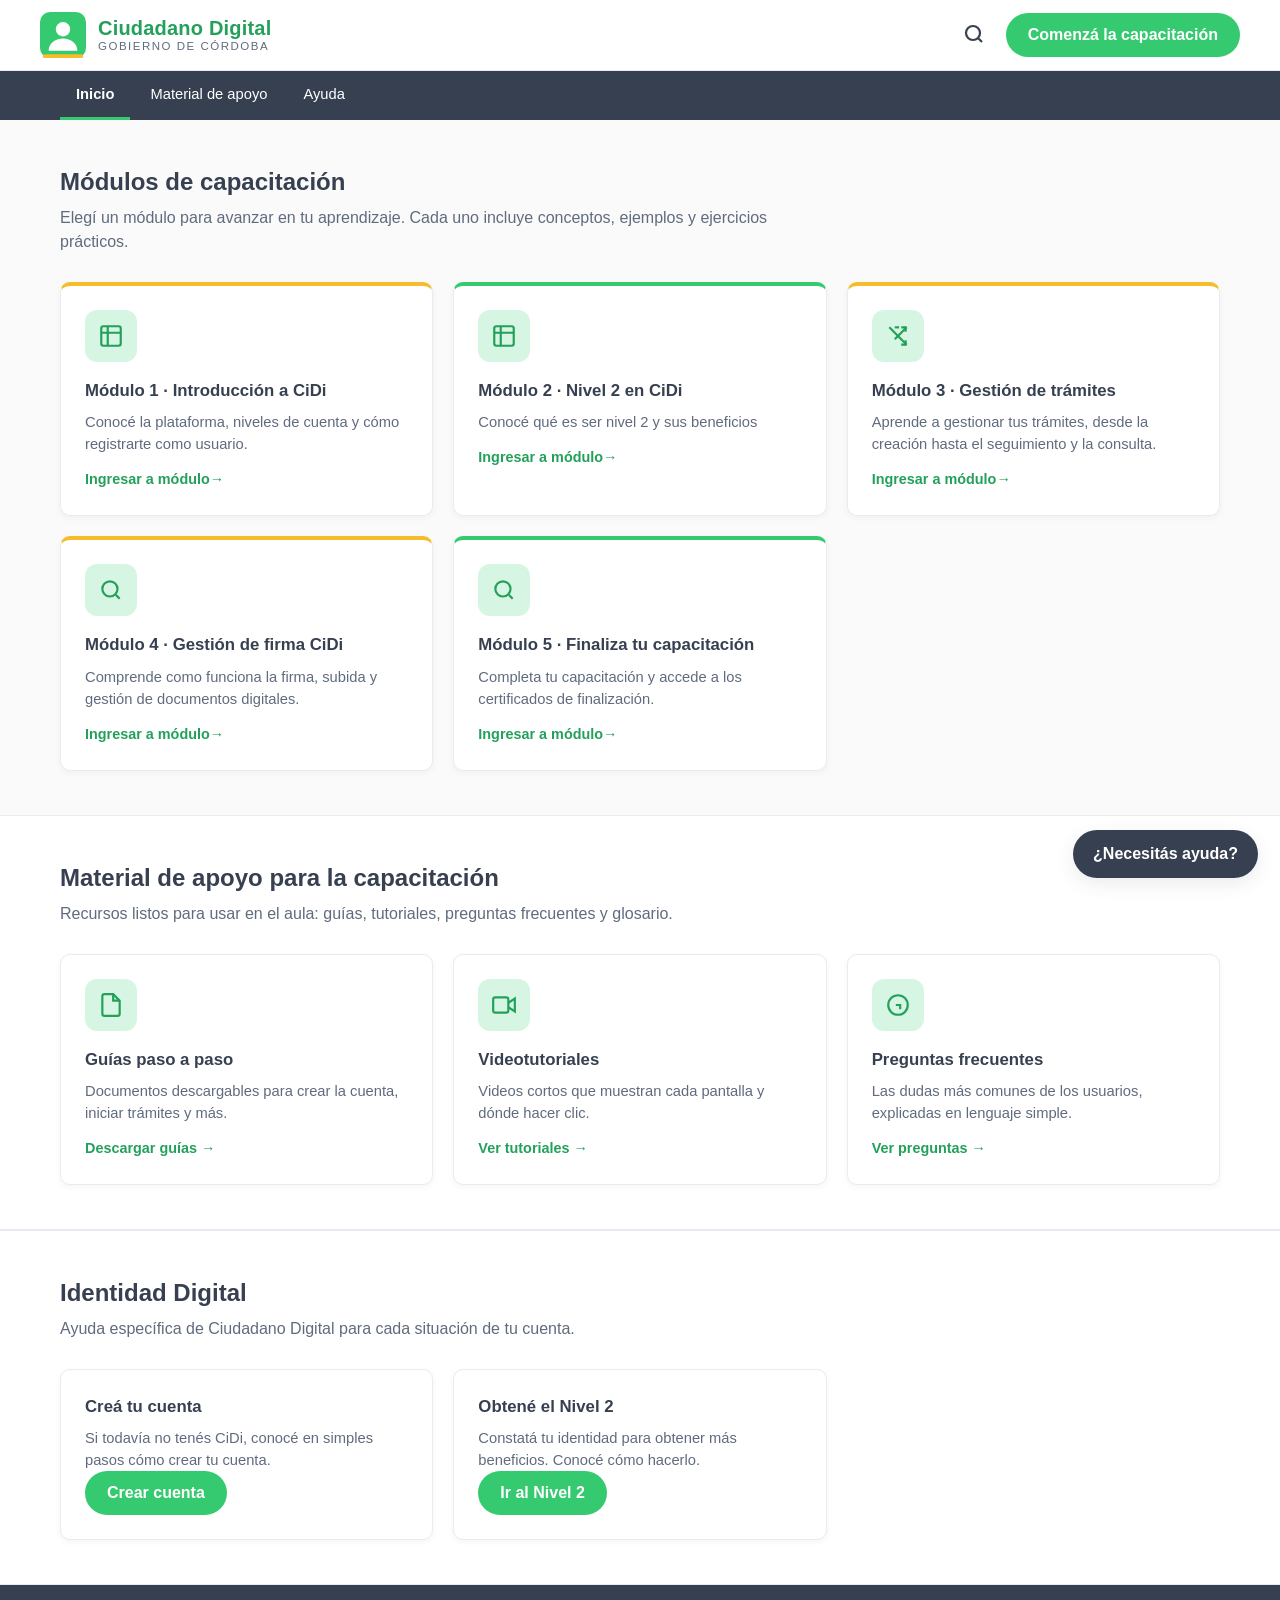
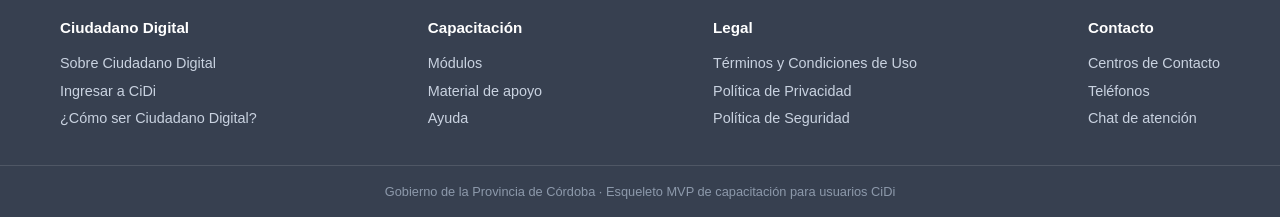
==== index.html @ 4ee66f72 "add carrusel images for modulo 3 tramites" ====
<!doctype html>
<html lang="es-ar">
<head>
  <meta charset="UTF-8">
  <meta name="viewport" content="width=device-width, initial-scale=1.0">
  <title>Capacitación Ciudadano Digital</title>
  <meta name="description" content="Esqueleto MVP de capacitación para usuarios de Ciudadano Digital (CiDi), Gobierno de la Provincia de Córdoba.">
  <link rel="icon" type="image/svg+xml"
        href="data:image/svg+xml,%3Csvg xmlns='http://www.w3.org/2000/svg' viewBox='0 0 32 32'%3E%3Crect width='32' height='32' rx='7' fill='%2336CA70'/%3E%3Ccircle cx='16' cy='12' r='5' fill='%23fff'/%3E%3Cpath d='M6 26c0-5 4.5-8 10-8s10 3 10 8' fill='%23fff'/%3E%3C/svg%3E">
  <link rel="stylesheet" href="styles.css">
</head>
<body>

  <!-- ================= HEADER ================= -->
  <header class="header">
    <div class="contenedor header__inner">
      <a class="logo" href="index.html" aria-label="Inicio">
        <svg width="46" height="46" viewBox="0 0 32 32" xmlns="http://www.w3.org/2000/svg" role="img" aria-hidden="true">
          <rect width="32" height="32" rx="7" fill="#36CA70"/>
          <circle cx="16" cy="12" r="5" fill="#FFFFFF"/>
          <path d="M6 27c0-5 4.5-8.5 10-8.5S26 22 26 27" fill="#FFFFFF"/>
          <rect x="2" y="29.4" width="28" height="2.6" rx="1.3" fill="#F6BD2B"/>
        </svg>
        <span class="logo__marca">
          <span class="logo__nombre">Ciudadano Digital</span>
          <span class="logo__sub">Gobierno de Córdoba</span>
        </span>
      </a>
      <div class="header__acciones">
        <button class="icono-buscar" id="btnLupa" aria-label="Buscar" title="Buscar">
          <svg width="24" height="24" viewBox="0 0 24 24" fill="none" stroke="currentColor" stroke-width="2.2">
            <circle cx="11" cy="11" r="7"/><path d="m20 20-3.5-3.5"/>
          </svg>
        </button>
        <a class="btn btn-primario" href="#modulos" id="btnIngresar">Comenzá la capacitación</a>
      </div>
    </div>
  </header>

  <!-- ================= NAV ================= -->
  <nav class="nav" aria-label="Navegación principal">
    <div class="contenedor">
      <ul class="nav__menu">
        <li><a href="#inicio" class="activo">Inicio</a></li>
        <li><a href="#material">Material de apoyo</a></li>
        <li><a href="#ayuda">Ayuda</a></li>
      </ul>
    </div>
  </nav>

  <main id="inicio">

    <!-- ================= MÓDULOS DE CAPACITACIÓN ================= -->
    <section class="seccion" id="modulos">
      <div class="contenedor">
        <h2 class="seccion__titulo">Módulos de capacitación</h2>
        <p class="seccion__sub">
          Elegí un módulo para avanzar en tu aprendizaje. Cada uno incluye conceptos, ejemplos y ejercicios prácticos.
        </p>

        <div class="rejilla rejilla--3">
          <article class="tarjeta tarjeta--tramite">
            <div class="tarjeta__icono">
              <svg width="26" height="26" viewBox="0 0 24 24" fill="none" stroke="currentColor" stroke-width="2"><rect x="3" y="3" width="18" height="18" rx="2"/><path d="M3 9h18M9 3v18"/></svg>
            </div>
            <h3>Módulo 1 · Introducción a CiDi</h3>
            <p>Conocé la plataforma, niveles de cuenta y cómo registrarte como usuario.</p>
            <a class="enlace" href="modulos/modulo1-Intro.html">Ingresar a módulo→</a>
          </article>

          <article class="tarjeta tarjeta--tramite">
            <div class="tarjeta__icono">
              <svg width="26" height="26" viewBox="0 0 24 24" fill="none" stroke="currentColor" stroke-width="2"><rect x="3" y="3" width="18" height="18" rx="2"/><path d="M3 9h18M9 3v18"/></svg>
            </div>
            <h3>Módulo 2 · Nivel 2 en CiDi </h3>
            <p>Conocé qué es ser nivel 2 y sus beneficios </p>
            <a class="enlace" href="modulos/modulo2-Nivel2.html">Ingresar a módulo→</a>
          </article>

          <article class="tarjeta tarjeta--tramite">
            <div class="tarjeta__icono">
              <svg width="26" height="26" viewBox="0 0 24 24" fill="none" stroke="currentColor" stroke-width="2"><path d="M15 4h4v4"/><path d="M20 4 9 15"/><path d="M9 4h4"/><path d="M15 20h4v-4"/><path d="M20 20 4 4"/></svg>
            </div>
            <h3>Módulo 3 · Gestión de trámites</h3>
            <p>Aprende a gestionar tus trámites, desde la creación hasta el seguimiento y la consulta.</p>
            <a class="enlace" href="modulos/modulo3-Tramites.html">Ingresar a módulo→</a>
          </article>

          <article class="tarjeta tarjeta--tramite">
            <div class="tarjeta__icono">
              <svg width="26" height="26" viewBox="0 0 24 24" fill="none" stroke="currentColor" stroke-width="2"><circle cx="11" cy="11" r="7"/><path d="m20 20-3.5-3.5"/></svg>
            </div>
            <h3>Módulo 4 · Gestión de firma CiDi</h3>
            <p>Comprende como funciona la firma, subida y gestión de documentos digitales.</p>
            <a class="enlace" href="modulos/modulo4-Firma.html">Ingresar a módulo→</a>
          </article>

          <article class="tarjeta tarjeta--tramite">
            <div class="tarjeta__icono">
              <svg width="26" height="26" viewBox="0 0 24 24" fill="none" stroke="currentColor" stroke-width="2"><circle cx="11" cy="11" r="7"/><path d="m20 20-3.5-3.5"/></svg>
            </div>
            <h3>Módulo 5 · Finaliza tu capacitación</h3>
            <p>Completa tu capacitación y accede a los certificados de finalización.</p>
            <a class="enlace" href="modulos/modulo5-Final.html">Ingresar a módulo→</a>
          </article>

        </div>
      </div>
    </section>


    <!-- ================= MATERIAL DE APOYO ================= -->
    <section class="seccion seccion--blanca" id="material">
      <div class="contenedor">
        <h2 class="seccion__titulo">Material de apoyo para la capacitación</h2>
        <p class="seccion__sub">Recursos listos para usar en el aula: guías, tutoriales, preguntas frecuentes y glosario.</p>

        <div class="rejilla rejilla--3">
          <article class="tarjeta">
            <div class="tarjeta__icono">
              <svg width="26" height="26" viewBox="0 0 24 24" fill="none" stroke="currentColor" stroke-width="2"><path d="M14 2H6a2 2 0 0 0-2 2v16a2 2 0 0 0 2 2h12a2 2 0 0 0 2-2V8z"/><path d="M14 2v6h6"/></svg>
            </div>
            <h3>Guías paso a paso</h3>
            <p>Documentos descargables para crear la cuenta, iniciar trámites y más.</p>
            <a class="enlace" href="#">Descargar guías →</a>
          </article>
          <article class="tarjeta">
            <div class="tarjeta__icono">
              <svg width="26" height="26" viewBox="0 0 24 24" fill="none" stroke="currentColor" stroke-width="2"><rect x="2" y="5" width="14" height="14" rx="2"/><path d="m16 10 6-4v12l-6-4"/></svg>
            </div>
            <h3>Videotutoriales</h3>
            <p>Videos cortos que muestran cada pantalla y dónde hacer clic.</p>
            <a class="enlace" href="#">Ver tutoriales →</a>
          </article>
          <article class="tarjeta">
            <div class="tarjeta__icono">
              <svg width="26" height="26" viewBox="0 0 24 24" fill="none" stroke="currentColor" stroke-width="2"><circle cx="12" cy="12" r="9"/><path d="M12 8h.01M10 12h4v4"/></svg>
            </div>
            <h3>Preguntas frecuentes</h3>
            <p>Las dudas más comunes de los usuarios, explicadas en lenguaje simple.</p>
            <a class="enlace" href="#">Ver preguntas →</a>
          </article>
        </div>
      </div>
    </section>

    <!-- ================= IDENTIDAD DIGITAL ================= -->
    <section class="seccion seccion--blanca" id="ayuda">
      <div class="contenedor">
        <h2 class="seccion__titulo">Identidad Digital</h2>
        <p class="seccion__sub">Ayuda específica de Ciudadano Digital para cada situación de tu cuenta.</p>

        <div class="rejilla rejilla--3">
          <article class="tarjeta">
            <h3>Creá tu cuenta</h3>
            <p>Si todavía no tenés CiDi, conocé en simples pasos cómo crear tu cuenta.</p>
            <a class="btn btn-primario" href="modulos/modulo1-Intro.html">Crear cuenta</a>
          </article>
          <article class="tarjeta" id="nivel2">
            <h3>Obtené el Nivel 2</h3>
            <p>Constatá tu identidad para obtener más beneficios. Conocé cómo hacerlo.</p>
            <a class="btn btn-primario" href="modulos/modulo2-Nivel2.html">Ir al Nivel 2</a>
          </article>
        </div>
      </div>
    </section>

  </main>

  <!-- ================= CHAT DE AYUDA ================= -->
  <div class="ayuda-flotante__panel" id="panelChat" role="dialog" aria-label="Chat de ayuda">
    <div class="ayuda-flotante__header">Chat de ayuda · Capacitación CiDi</div>
    <div class="ayuda-flotante__cuerpo" id="cuerpoChat">
      <div class="mensaje">¡Hola! Soy tu asistente de la capacitación. Escribí una pregunta, por ejemplo: "¿Cómo recupero mi contraseña?"</div>
    </div>
  </div>
  <button class="ayuda-flotante" id="btnAyuda" title="Abrir chat">¿Necesitás ayuda?</button>

  <!-- ================= FOOTER ================= -->
  <footer class="footer">
    <div class="contenedor footer__inner">
      <div>
        <h4>Ciudadano Digital</h4>
        <ul>
          <li><a href="#que-es">Sobre Ciudadano Digital</a></li>
          <li><a href="https://cidi.cba.gov.ar/portal-publico/" target="_blank" id="footerIngresar">Ingresar a CiDi</a></li>
          <li><a href="#como-ser">¿Cómo ser Ciudadano Digital?</a></li>
        </ul>
      </div>
      <div>
        <h4>Capacitación</h4>
        <ul>
          <li><a href="#modulos">Módulos</a></li>
          <li><a href="#material">Material de apoyo</a></li>
          <li><a href="#ayuda">Ayuda</a></li>
        </ul>
      </div>
      <div>
        <h4>Legal</h4>
        <ul>
          <li><a href="#">Términos y Condiciones de Uso</a></li>
          <li><a href="#">Política de Privacidad</a></li>
          <li><a href="#">Política de Seguridad</a></li>
        </ul>
      </div>
      <div>
        <h4>Contacto</h4>
        <ul>
          <li><a href="#">Centros de Contacto</a></li>
          <li><a href="#">Teléfonos</a></li>
          <li><a href="#" id="footerChat">Chat de atención</a></li>
        </ul>
      </div>
    </div>
    <div class="footer__bottom">
      Gobierno de la Provincia de Córdoba · Esqueleto MVP de capacitación para usuarios CiDi
    </div>
  </footer>

  <script src="script.js"></script>
</body>
</html>
---- styles.css ----
/* ============ VARIABLES DE MARCA CIDI ============ */
    :root {
      --verde: #36CA70;
      --verde-oscuro: #23A05A;
      --verde-claro: #D7F5E3;
      --tinta: #374050;          /* gris azulado principal */
      --gris: #606B7E;
      --gris-claro: #BFC5D1;
      --amarillo: #F6BD2B;
      --fondo: #FAFAFA;
      --blanco: #FFFFFF;
      --borde: #E8EBF1;
      --sombra: 0 6px 18px rgba(55, 64, 80, .10);
      --radio: 10px;
    }

    * { box-sizing: border-box; margin: 0; padding: 0; }

    html { scroll-behavior: smooth; }

    body {
      font-family: "Be Vietnam Pro", "Segoe UI", Roboto, Arial, sans-serif;
      color: var(--tinta);
      background: var(--fondo);
      line-height: 1.5;
      min-height: 100vh;
      display: flex;
      flex-direction: column;
    }

    a { color: var(--verde-oscuro); text-decoration: none; }
    a:hover { text-decoration: underline; }

    .contenedor {
      width: 100%;
      max-width: 1200px;
      margin: 0 auto;
      padding: 0 20px;
    }

    /* ============ HEADER ============ */
    .header {
      background: var(--blanco);
      border-bottom: 1px solid var(--borde);
      position: sticky;
      top: 0;
      z-index: 50;
    }

    .header__inner {
      display: flex;
      align-items: center;
      justify-content: space-between;
      gap: 16px;
      padding: 12px 0;
    }

    .logo {
      display: flex;
      align-items: center;
      gap: 12px;
    }

    .logo__marca { display: flex; flex-direction: column; line-height: 1.15; }
    .logo__nombre { font-size: 1.25rem; font-weight: 700; letter-spacing: .2px; }
    .logo__sub { font-size: .72rem; color: var(--gris); text-transform: uppercase; letter-spacing: 1.5px; }

    .header__acciones {
      display: flex;
      align-items: center;
      gap: 14px;
    }

    .icono-buscar { background: none; border: 0; cursor: pointer; color: var(--tinta); padding: 6px; }
    .icono-buscar:hover { color: var(--verde-oscuro); }

    .btn {
      display: inline-flex;
      align-items: center;
      justify-content: center;
      gap: 8px;
      padding: 10px 22px;
      border-radius: 40px;
      border: 0;
      font: inherit;
      font-weight: 600;
      cursor: pointer;
      transition: background .15s ease, transform .1s ease;
    }
    .btn:active { transform: scale(.98); }

    .btn-primario {
      background: var(--verde);
      color: #fff;
    }
    .btn-primario:hover {
      background: var(--verde-oscuro);
      text-decoration: none;
    }

    .btn-secundario {
      background: #fff;
      color: var(--verde-oscuro);
      border: 2px solid var(--verde);
    }
    .btn-secundario:hover { background: var(--verde-claro); text-decoration: none; }

    .btn-amarillo {
      background: var(--amarillo);
      color: var(--tinta);
    }
    .btn-amarillo:hover { background: #E5A91C; text-decoration: none; }

    /* ============ NAV ============ */
    .nav {
      background: var(--tinta);
    }
    .nav__menu {
      display: flex;
      list-style: none;
      overflow-x: auto;
      gap: 4px;
      padding: 0;
    }
    .nav__menu a {
      display: block;
      color: #fff;
      font-size: .92rem;
      padding: 12px 16px;
      white-space: nowrap;
      border-bottom: 3px solid transparent;
    }
    .nav__menu a:hover { background: rgba(255,255,255,.08); text-decoration: none; border-color: var(--verde); }
    .nav__menu .activo { border-color: var(--verde); font-weight: 600; }

    /* ============ HERO BUSQUEDA ============ */
    .hero {
      background: linear-gradient(160deg, #EAF8F0 0%, #FFFFFF 60%);
      border-bottom: 1px solid var(--borde);
    }
    .hero__inner { padding: 56px 20px 48px; text-align: center; }
    .hero__etiqueta {
      display: inline-block;
      background: var(--verde-claro);
      color: var(--verde-oscuro);
      font-size: .8rem;
      font-weight: 700;
      letter-spacing: 1px;
      text-transform: uppercase;
      padding: 6px 14px;
      border-radius: 40px;
      margin-bottom: 16px;
    }
    .hero h1 { font-size: clamp(1.6rem, 4vw, 2.4rem); color: var(--tinta); margin-bottom: 8px; }
    .hero p { color: var(--gris); max-width: 640px; margin: 0 auto 24px; }

    .buscador {
      max-width: 620px;
      margin: 0 auto;
      display: flex;
      background: var(--blanco);
      border: 2px solid var(--verde);
      border-radius: 40px;
      overflow: hidden;
      box-shadow: var(--sombra);
    }
    .buscador input {
      flex: 1;
      border: 0;
      padding: 14px 20px;
      font: inherit;
      outline: none;
    }
    .buscador .btn {
      border-radius: 40px;
      margin: 4px;
    }

    .mas-buscado { margin-top: 20px; color: var(--gris); font-size: .9rem; }
    .mas-buscado a {
      display: inline-flex;
      align-items: center;
      gap: 6px;
      margin: 4px;
      padding: 5px 12px;
      background: var(--blanco);
      border: 1px solid var(--gris-claro);
      border-radius: 30px;
      color: var(--tinta);
      font-size: .82rem;
    }
    .mas-buscado a:hover { border-color: var(--verde); color: var(--verde-oscuro); background: var(--verde-claro); text-decoration: none; }

    /* ============ BANNER ============ */
    .banner {
      background: linear-gradient(120deg, var(--tinta) 0%, #4A5A74 100%);
      color: #fff;
    }
    .banner__inner {
      display: flex;
      align-items: center;
      justify-content: space-between;
      gap: 20px;
      flex-wrap: wrap;
      padding: 28px 20px;
    }
    .banner h2 { font-size: 1.3rem; margin-bottom: 4px; }
    .banner p { color: #C9D2E0; }

    /* ============ SECCIONES ============ */
    .seccion { padding: 44px 0; }
    .seccion--blanca { background: var(--blanco); border-top: 1px solid var(--borde); border-bottom: 1px solid var(--borde); }
    .seccion__titulo { font-size: 1.5rem; color: var(--tinta); margin-bottom: 6px; }
    .seccion__sub { color: var(--gris); margin-bottom: 28px; max-width: 720px; }

    .rejilla { display: grid; gap: 20px; }
    .rejilla--3 { grid-template-columns: repeat(3, 1fr); }
    .rejilla--2 { grid-template-columns: repeat(2, 1fr); }

    @media (max-width: 900px) {
      .rejilla--3 { grid-template-columns: 1fr 1fr; }
    }
    @media (max-width: 640px) {
      .rejilla--3, .rejilla--2 { grid-template-columns: 1fr; }
    }

    /* ============ TARJETAS ============ */
    .tarjeta {
      background: var(--blanco);
      border: 1px solid var(--borde);
      border-radius: var(--radio);
      padding: 24px;
      box-shadow: 0 2px 6px rgba(55,64,80,.05);
      transition: transform .15s ease, box-shadow .15s ease;
    }
    .tarjeta:hover {
      transform: translateY(-3px);
      box-shadow: var(--sombra);
      border-color: var(--verde);
    }

    .tarjeta__icono {
      width: 52px;
      height: 52px;
      border-radius: 12px;
      background: var(--verde-claro);
      color: var(--verde-oscuro);
      display: flex;
      align-items: center;
      justify-content: center;
      margin-bottom: 16px;
    }
    .tarjeta h3 { font-size: 1.05rem; margin-bottom: 8px; }
    .tarjeta p { color: var(--gris); font-size: .92rem; }
    .tarjeta a.enlace {
      display: inline-block;
      margin-top: 14px;
      font-weight: 600;
      font-size: .9rem;
    }

    .tarjeta--tramite { border-top: 4px solid var(--amarillo); }
    .tarjeta--tramite:nth-child(3n+2) { border-top-color: var(--verde); }
    .tarjeta--tramite:nth-child(3n) { border-top-color: var(--amarillo); }

    .tarjeta--resumen { display: flex; align-items: flex-start; gap: 14px; padding: 20px; }
    .tarjeta--resumen .punto {
      flex: 0 0 34px;
      height: 34px;
      border-radius: 50%;
      background: var(--verde);
      color: #fff;
      font-weight: 700;
      display: flex;
      align-items: center;
      justify-content: center;
    }

    /* ============ PASOS ============ */
    .pasos { counter-reset: paso; display: grid; gap: 16px; }
    .paso {
      background: var(--blanco);
      border: 1px solid var(--borde);
      border-radius: var(--radio);
      padding: 20px 22px 20px 70px;
      position: relative;
    }
    .paso::before {
      counter-increment: paso;
      content: counter(paso);
      position: absolute;
      left: 20px;
      top: 20px;
      width: 34px;
      height: 34px;
      border-radius: 50%;
      background: var(--verde-claro);
      color: var(--verde-oscuro);
      font-weight: 700;
      display: flex;
      align-items: center;
      justify-content: center;
    }
    .paso h3 { font-size: 1rem; margin-bottom: 4px; }
    .paso p { color: var(--gris); font-size: .9rem; }

    /* ============ COLUMNAS AYUDAS ============ */
    .ayuda {
      background: var(--blanco);
      border: 1px solid var(--borde);
      border-left: 5px solid var(--verde);
      border-radius: var(--radio);
      padding: 24px;
    }
    .ayuda h3 { font-size: 1.05rem; margin-bottom: 6px; }
    .ayuda p { color: var(--gris); font-size: .92rem; margin-bottom: 12px; }

    /* ============ CHAT AYUDA FLOTANTE ============ */
    .ayuda-flotante {
      position: fixed;
      right: 22px;
      bottom: 22px;
      display: flex;
      align-items: center;
      gap: 10px;
      background: var(--tinta);
      color: #fff;
      border: 0;
      border-radius: 40px;
      padding: 12px 20px;
      font: inherit;
      font-weight: 600;
      cursor: pointer;
      box-shadow: var(--sombra);
      z-index: 60;
    }
    .ayuda-flotante:hover { background: #2a323f; }

    .ayuda-flotante__panel {
      position: fixed;
      right: 22px;
      bottom: 82px;
      width: 320px;
      background: var(--blanco);
      border: 1px solid var(--borde);
      border-radius: 14px;
      box-shadow: var(--sombra);
      overflow: hidden;
      display: none;
      z-index: 61;
    }
    .ayuda-flotante__panel.abierto { display: block; }
    .ayuda-flotante__header {
      background: var(--verde);
      color: #fff;
      padding: 14px 16px;
      font-weight: 600;
    }
    .ayuda-flotante__cuerpo { padding: 12px 16px; max-height: 260px; overflow-y: auto; }
    .mensaje {
      background: var(--fondo);
      border: 1px solid var(--borde);
      border-radius: 12px;
      padding: 10px 12px;
      margin-bottom: 8px;
      font-size: .88rem;
      color: var(--tinta);
    }
    .mensaje--usuario { background: var(--verde-claro); border-color: transparent; text-align: right; }

    /* ============ FOOTER ============ */
    .footer { background: var(--tinta); color: #C9D2E0; margin-top: auto; }
    .footer__inner {
      display: flex;
      justify-content: space-between;
      gap: 24px;
      flex-wrap: wrap;
      padding: 32px 20px;
    }
    .footer h4 { color: #fff; font-size: .95rem; margin-bottom: 10px; }
    .footer ul { list-style: none; }
    .footer a { color: #C9D2E0; font-size: .9rem; display: block; padding: 3px 0; }
    .footer a:hover { color: var(--verde); }
    .footer__bottom {
      border-top: 1px solid rgba(255,255,255,.12);
      padding: 16px 20px;
      text-align: center;
      font-size: .8rem;
      color: #8D99AB;
    }

    
/* ============ PÁGINAS DE MÓDULOS ============ */

.pagina-modulo {
  flex: 1;
}

.modulo-header {
  background: var(--blanco);
  border-bottom: 1px solid var(--borde);
  padding: 18px 0;
}

.modulo-volver {
  display: inline-flex;
  align-items: center;
  gap: 8px;
  font-weight: 600;
  font-size: 0.92rem;
}

.modulo-hero {
  background: linear-gradient(160deg, #EAF8F0 0%, #FFFFFF 75%);
  border-bottom: 1px solid var(--borde);
  padding: 48px 20px;
}

.modulo-hero__contenido {
  max-width: 900px;
  margin: 0 auto;
}

.modulo-etiqueta {
  display: inline-block;
  background: var(--verde-claro);
  color: var(--verde-oscuro);
  padding: 6px 14px;
  border-radius: 40px;
  font-size: 0.8rem;
  font-weight: 700;
  text-transform: uppercase;
  letter-spacing: 1px;
  margin-bottom: 14px;
}

.modulo-hero h1 {
  font-size: clamp(1.8rem, 4vw, 2.5rem);
  margin-bottom: 12px;
  line-height: 1.25;
}

.modulo-hero p {
  color: var(--gris);
  max-width: 700px;
}

.modulo-contenido {
  width: 100%;
  max-width: 900px;
  margin: 0 auto;
  padding: 36px 20px 56px;
}

.modulo-bloque {
  background: var(--blanco);
  border: 1px solid var(--borde);
  border-radius: var(--radio);
  padding: 26px;
  margin-bottom: 22px;
  box-shadow: 0 2px 6px rgba(55, 64, 80, 0.05);
}

.modulo-bloque h2 {
  font-size: 1.25rem;
  margin-bottom: 12px;
}

.modulo-bloque h3 {
  font-size: 1.05rem;
  margin: 20px 0 8px;
}

.modulo-bloque p {
  color: var(--gris);
  margin-bottom: 12px;
}

.modulo-bloque ul,
.modulo-bloque ol {
  padding-left: 24px;
  margin: 12px 0;
}

.modulo-bloque li {
  margin-bottom: 8px;
}

.modulo-recurso {
  background: var(--verde-claro);
  border-radius: var(--radio);
  padding: 18px;
  margin-top: 16px;
}

.modulo-recurso p {
  margin-bottom: 12px;
}

.modulo-video {
  width: 100%;
  aspect-ratio: 16 / 9;
  border: 0;
  border-radius: var(--radio);
  background: #EEF1F5;
  margin-top: 12px;
}

.modulo-navegacion {
  display: flex;
  justify-content: space-between;
  align-items: center;
  gap: 12px;
  flex-wrap: wrap;
  margin-top: 30px;
}

@media (max-width: 640px) {
  .modulo-hero {
    padding: 34px 20px;
  }

  .modulo-contenido {
    padding: 24px 16px 40px;
  }

  .modulo-bloque {
    padding: 20px;
  }
}


.video-contenedor {
  width: 100%;
  max-width: 900px;
  margin: 24px auto;
}

.video-contenedor video {
  display: block;
  width: 100%;
  height: auto;
  border-radius: 10px;
}

.modulo-recurso__imagen {
 display: block;
  max-width: 100%;
  height: auto;
  margin: 0 auto;
}

/* ============ CARRUSEL ============ */
.carrusel {
  position: relative;
  margin-top: 18px;
}

.carrusel__viewport {
  overflow: hidden;
  border: 1px solid var(--borde);
  border-radius: var(--radio);
  background: #EEF1F5;
}

.carrusel__track {
  display: flex;
  transition: transform .35s ease;
}

.carrusel__slide {
  flex: 0 0 100%;
  aspect-ratio: 1600 / 768;
  margin: 0;
}

.carrusel__slide img {
  display: block;
  width: 100%;
  height: 100%;
  object-fit: contain;
}

.carrusel__btn {
  position: absolute;
  top: 50%;
  transform: translateY(-50%);
  width: 44px;
  height: 44px;
  border: 0;
  border-radius: 50%;
  background: rgba(55, 64, 80, .75);
  color: #fff;
  display: flex;
  align-items: center;
  justify-content: center;
  cursor: pointer;
  z-index: 2;
  transition: background .15s ease;
}

.carrusel__btn:hover { background: var(--verde-oscuro); }

.carrusel__btn:focus-visible {
  outline: 3px solid var(--verde);
  outline-offset: 2px;
}

.carrusel__btn--prev { left: 12px; }
.carrusel__btn--next { right: 12px; }

.carrusel__pie {
  display: flex;
  align-items: center;
  justify-content: space-between;
  gap: 16px;
  flex-wrap: wrap;
  margin-top: 12px;
}

.carrusel__dots {
  display: flex;
  flex-wrap: wrap;
  gap: 8px;
}

.carrusel__dot {
  width: 10px;
  height: 10px;
  padding: 0;
  border: 0;
  border-radius: 50%;
  background: var(--gris-claro);
  cursor: pointer;
  transition: background .15s ease, transform .15s ease;
}

.carrusel__dot:hover { background: var(--verde); }

.carrusel__dot.activo {
  background: var(--verde);
  transform: scale(1.3);
}

.carrusel__contador {
  font-size: .85rem;
  font-weight: 600;
  color: var(--gris);
}

@media (max-width: 640px) {
  .carrusel__btn {
    width: 38px;
    height: 38px;
  }

  .carrusel__btn--prev { left: 8px; }
  .carrusel__btn--next { right: 8px; }
}
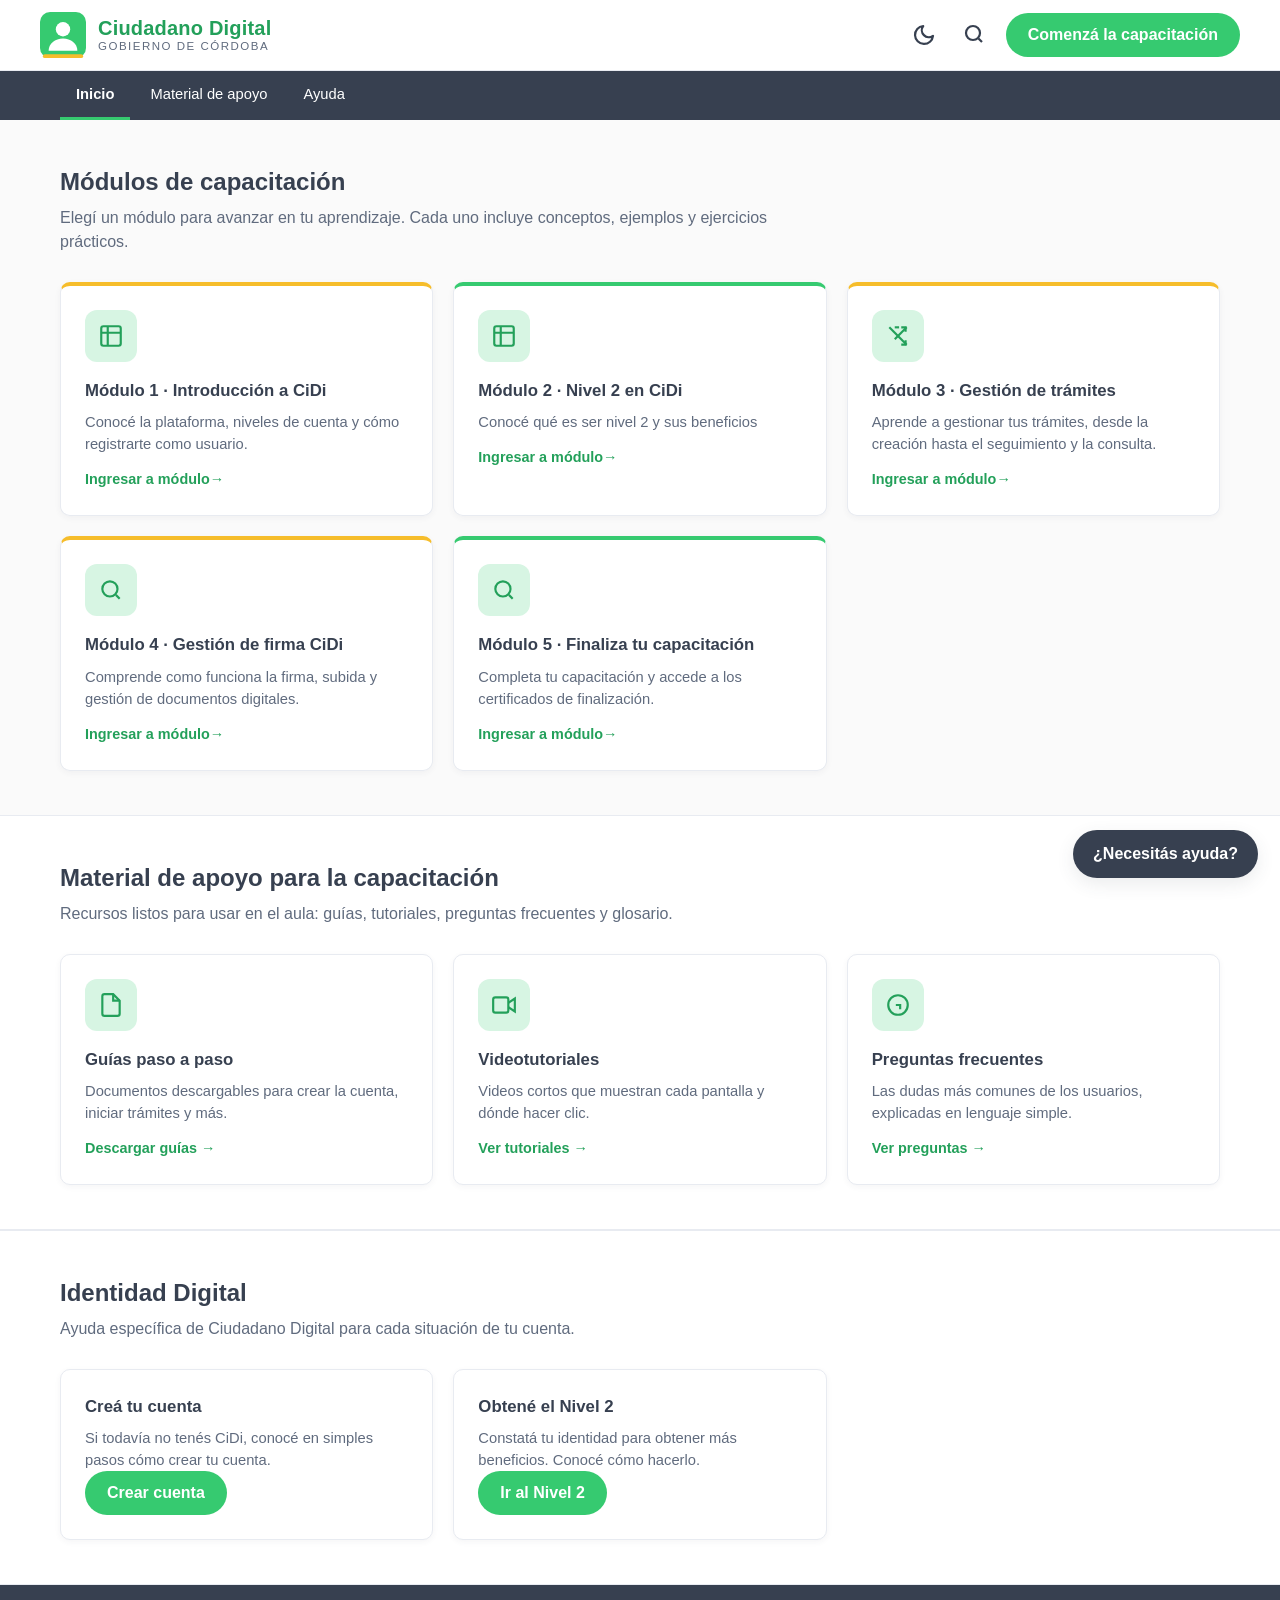
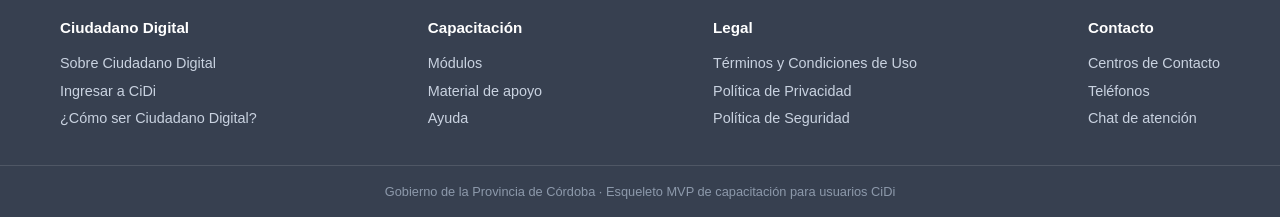
==== commit 133743e3: "add QR page and change mode" ====
--- a/index.html
+++ b/index.html
@@ -8,6 +8,7 @@
   <link rel="icon" type="image/svg+xml"
         href="data:image/svg+xml,%3Csvg xmlns='http://www.w3.org/2000/svg' viewBox='0 0 32 32'%3E%3Crect width='32' height='32' rx='7' fill='%2336CA70'/%3E%3Ccircle cx='16' cy='12' r='5' fill='%23fff'/%3E%3Cpath d='M6 26c0-5 4.5-8 10-8s10 3 10 8' fill='%23fff'/%3E%3C/svg%3E">
   <link rel="stylesheet" href="styles.css">
+  <script src="tema.js"></script>
 </head>
 <body>
 
@@ -182,9 +183,9 @@
       <div>
         <h4>Ciudadano Digital</h4>
         <ul>
-          <li><a href="#que-es">Sobre Ciudadano Digital</a></li>
+          <li><a href="https://cidi.cba.gov.ar/portal-publico/" target="_blank">Sobre Ciudadano Digital</a></li>
           <li><a href="https://cidi.cba.gov.ar/portal-publico/" target="_blank" id="footerIngresar">Ingresar a CiDi</a></li>
-          <li><a href="#como-ser">¿Cómo ser Ciudadano Digital?</a></li>
+          <li><a href="https://cidi.cba.gov.ar/portal-publico/como-ser" target="_blank">¿Cómo ser Ciudadano Digital?</a></li>
         </ul>
       </div>
       <div>
@@ -198,9 +199,9 @@
       <div>
         <h4>Legal</h4>
         <ul>
-          <li><a href="#">Términos y Condiciones de Uso</a></li>
-          <li><a href="#">Política de Privacidad</a></li>
-          <li><a href="#">Política de Seguridad</a></li>
+          <li><a href="https://cidi.cba.gov.ar/portal-publico/terminos" target="_blank">Términos y Condiciones de Uso</a></li>
+          <li><a href="https://cidi.cba.gov.ar/portal-publico/privacidad" target="_blank">Política de Privacidad</a></li>
+          <li><a href="https://cidi.cba.gov.ar/portal-publico/seguridad" target="_blank">Política de Seguridad</a></li>
         </ul>
       </div>
       <div>
--- a/styles.css
+++ b/styles.css
@@ -74,6 +74,21 @@
     .icono-buscar { background: none; border: 0; cursor: pointer; color: var(--tinta); padding: 6px; }
     .icono-buscar:hover { color: var(--verde-oscuro); }
 
+    .icono-tema {
+      background: none;
+      border: 0;
+      cursor: pointer;
+      color: var(--tinta);
+      padding: 6px;
+      display: inline-flex;
+      align-items: center;
+      justify-content: center;
+    }
+    .icono-tema:hover { color: var(--verde-oscuro); }
+    .icono-tema__sol { display: none; }
+    :root[data-tema="oscuro"] .icono-tema__luna { display: none; }
+    :root[data-tema="oscuro"] .icono-tema__sol { display: block; }
+
     .btn {
       display: inline-flex;
       align-items: center;
@@ -402,6 +417,13 @@
   padding: 18px 0;
 }
 
+.modulo-header__inner {
+  display: flex;
+  align-items: center;
+  justify-content: space-between;
+  gap: 16px;
+}
+
 .modulo-volver {
   display: inline-flex;
   align-items: center;
@@ -579,6 +601,99 @@
   width: 100%;
   height: 100%;
   object-fit: contain;
+}
+
+.carrusel__imagen {
+  cursor: zoom-in;
+  transition: filter .15s ease;
+}
+
+.carrusel__imagen:hover { filter: brightness(.94); }
+
+.carrusel__imagen:focus-visible {
+  outline: 3px solid var(--verde);
+  outline-offset: -3px;
+}
+
+/* ============ LIGHTBOX ============ */
+.lightbox {
+  position: fixed;
+  inset: 0;
+  z-index: 100;
+  display: none;
+  align-items: center;
+  justify-content: center;
+  gap: 16px;
+  padding: 24px;
+  background: rgba(20, 25, 33, .92);
+}
+
+.lightbox.abierto { display: flex; }
+
+.lightbox__figura {
+  display: flex;
+  flex-direction: column;
+  align-items: center;
+  gap: 10px;
+  max-width: min(1200px, 100%);
+  max-height: 100%;
+  margin: 0;
+}
+
+.lightbox__imagen {
+  display: block;
+  max-width: 100%;
+  max-height: calc(100vh - 100px);
+  object-fit: contain;
+  border-radius: 8px;
+  background: #fff;
+}
+
+.lightbox__contador {
+  color: #C9D2E0;
+  font-size: .85rem;
+  font-weight: 600;
+}
+
+.lightbox__cerrar {
+  position: absolute;
+  top: 16px;
+  right: 16px;
+  width: 44px;
+  height: 44px;
+  border: 0;
+  border-radius: 50%;
+  background: rgba(255, 255, 255, .14);
+  color: #fff;
+  display: flex;
+  align-items: center;
+  justify-content: center;
+  cursor: pointer;
+}
+
+.lightbox__cerrar:hover { background: rgba(255, 255, 255, .28); }
+
+.lightbox__btn {
+  flex: 0 0 auto;
+  width: 48px;
+  height: 48px;
+  border: 0;
+  border-radius: 50%;
+  background: rgba(255, 255, 255, .14);
+  color: #fff;
+  display: flex;
+  align-items: center;
+  justify-content: center;
+  cursor: pointer;
+  transition: background .15s ease;
+}
+
+.lightbox__btn:hover { background: var(--verde-oscuro); }
+
+.lightbox__cerrar:focus-visible,
+.lightbox__btn:focus-visible {
+  outline: 3px solid var(--verde);
+  outline-offset: 2px;
 }
 
 .carrusel__btn {
@@ -656,4 +771,77 @@
 
   .carrusel__btn--prev { left: 8px; }
   .carrusel__btn--next { right: 8px; }
-}+
+  .lightbox {
+    gap: 6px;
+    padding: 12px;
+  }
+
+  .lightbox__btn {
+    width: 40px;
+    height: 40px;
+  }
+
+  .lightbox__imagen { max-height: calc(100vh - 90px); }
+}
+/* ============ MODO OSCURO ============ */
+:root[data-tema="oscuro"] {
+  --verde: #36CA70;
+  --verde-oscuro: #63E6A0;
+  --verde-claro: #143A26;
+  --tinta: #E7EBF2;
+  --gris: #A9B2C1;
+  --gris-claro: #465062;
+  --fondo: #10141B;
+  --blanco: #1A1F29;
+  --borde: #2B3340;
+  --sombra: 0 6px 18px rgba(0, 0, 0, .5);
+  color-scheme: dark;
+}
+
+body { transition: background-color .2s ease, color .2s ease; }
+
+:root[data-tema="oscuro"] .header { background: #151A22; }
+
+:root[data-tema="oscuro"] .nav,
+:root[data-tema="oscuro"] .footer,
+:root[data-tema="oscuro"] .ayuda-flotante { background: #0B0E13; }
+
+:root[data-tema="oscuro"] .banner {
+  background: linear-gradient(120deg, #0B0E13 0%, #1E2A36 100%);
+}
+
+:root[data-tema="oscuro"] .hero,
+:root[data-tema="oscuro"] .evaluacion-hero {
+  background: linear-gradient(160deg, #143324 0%, var(--fondo) 70%);
+}
+
+:root[data-tema="oscuro"] .modulo-hero {
+  background: linear-gradient(160deg, #143324 0%, var(--fondo) 75%);
+}
+
+:root[data-tema="oscuro"] .btn-secundario {
+  background: var(--blanco);
+  color: var(--verde-oscuro);
+}
+:root[data-tema="oscuro"] .btn-secundario:hover { background: var(--verde-claro); }
+:root[data-tema="oscuro"] .btn-amarillo { color: #1A1F29; }
+
+:root[data-tema="oscuro"] .buscador input {
+  background: transparent;
+  color: var(--tinta);
+}
+
+:root[data-tema="oscuro"] .modulo-video,
+:root[data-tema="oscuro"] .carrusel__viewport,
+:root[data-tema="oscuro"] .lightbox__imagen { background: #0D1117; }
+
+:root[data-tema="oscuro"] .respuesta-texto {
+  background: var(--blanco);
+  color: var(--tinta);
+  border-color: var(--gris-claro);
+}
+
+:root[data-tema="oscuro"] .hero__etiqueta,
+:root[data-tema="oscuro"] .modulo-etiqueta,
+:root[data-tema="oscuro"] .mensaje--usuario { color: var(--verde-oscuro); }
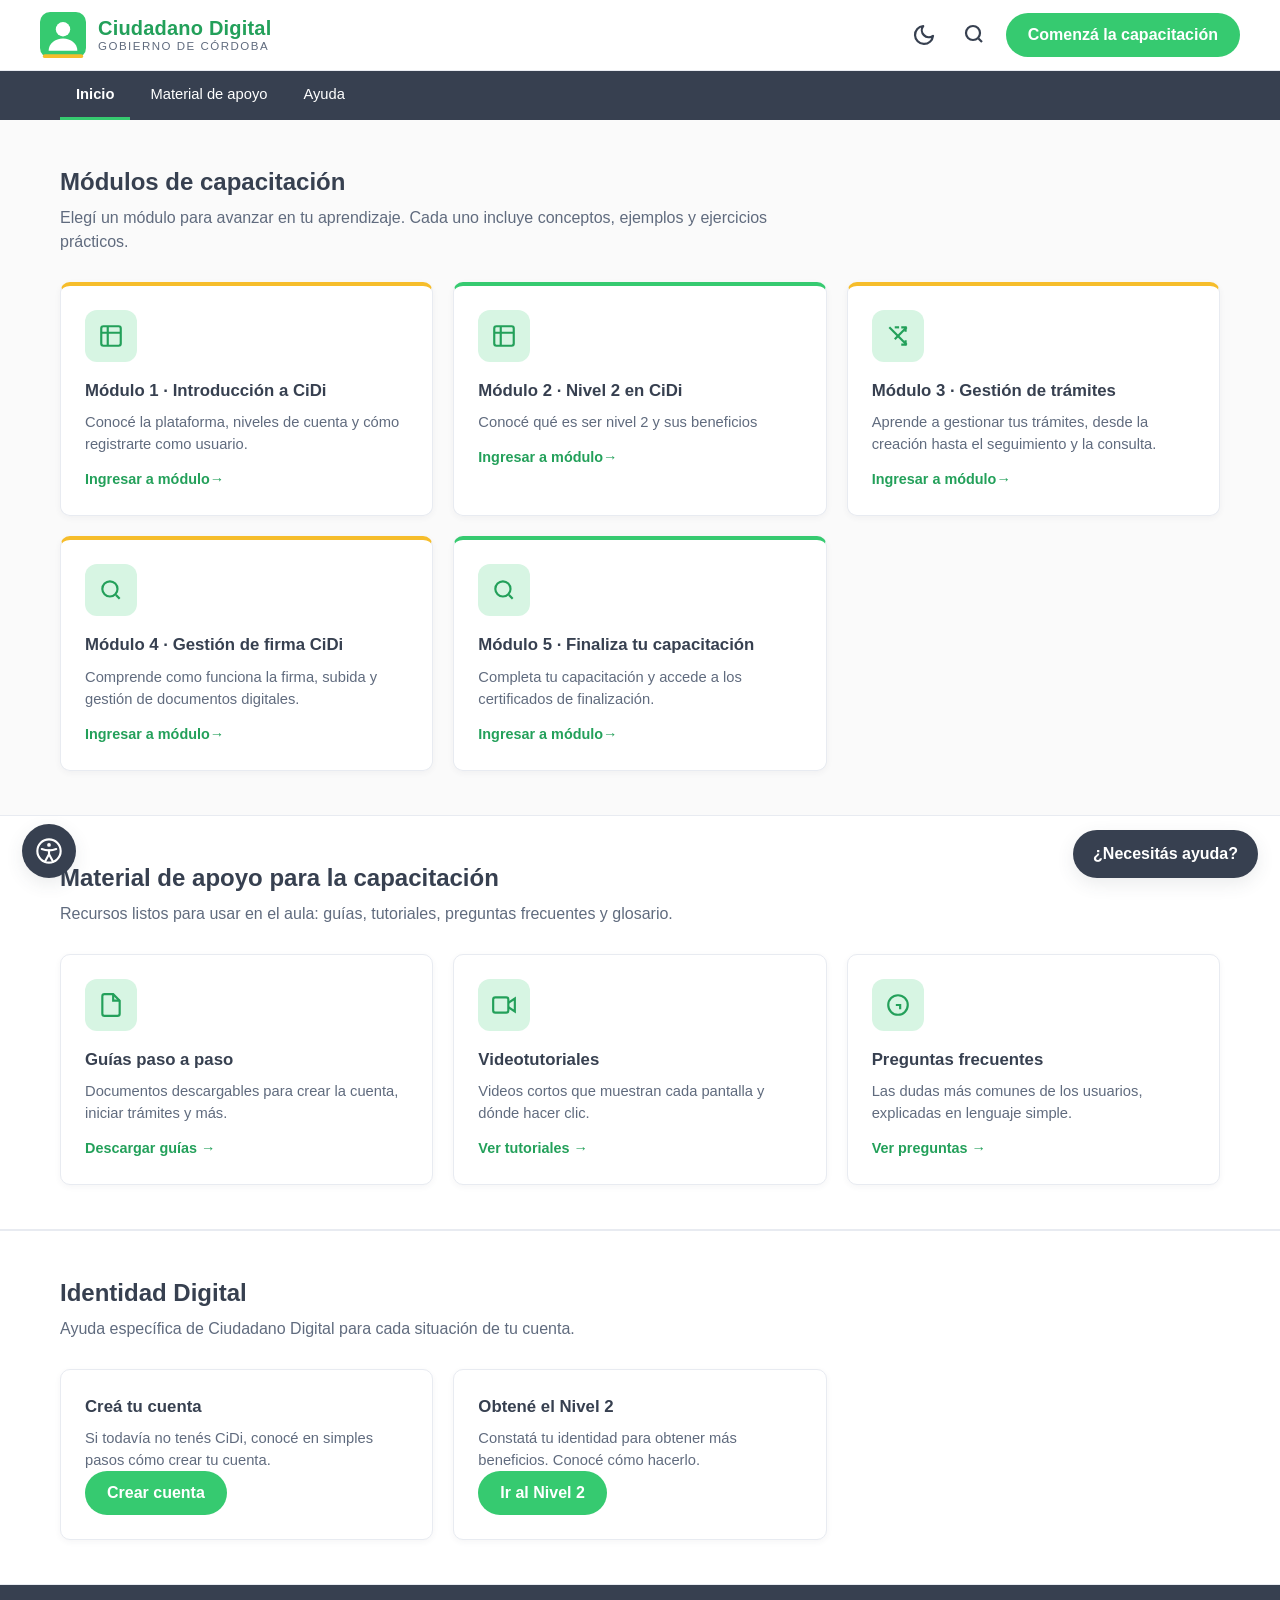
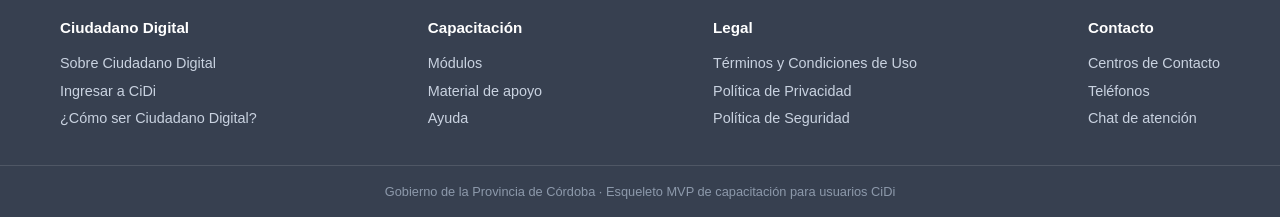
==== commit 0e861575: "add accesiblidad" ====
--- a/index.html
+++ b/index.html
@@ -9,6 +9,7 @@
         href="data:image/svg+xml,%3Csvg xmlns='http://www.w3.org/2000/svg' viewBox='0 0 32 32'%3E%3Crect width='32' height='32' rx='7' fill='%2336CA70'/%3E%3Ccircle cx='16' cy='12' r='5' fill='%23fff'/%3E%3Cpath d='M6 26c0-5 4.5-8 10-8s10 3 10 8' fill='%23fff'/%3E%3C/svg%3E">
   <link rel="stylesheet" href="styles.css">
   <script src="tema.js"></script>
+  <script src="accesibilidad.js"></script>
 </head>
 <body>
 
--- a/styles.css
+++ b/styles.css
@@ -845,3 +845,359 @@
 :root[data-tema="oscuro"] .hero__etiqueta,
 :root[data-tema="oscuro"] .modulo-etiqueta,
 :root[data-tema="oscuro"] .mensaje--usuario { color: var(--verde-oscuro); }
+
+/* ============ ACCESIBILIDAD ============ */
+:focus-visible {
+  outline: 3px solid var(--verde);
+  outline-offset: 2px;
+}
+
+.saltar-contenido {
+  position: fixed;
+  top: 10px;
+  left: 10px;
+  z-index: 200;
+  padding: 12px 18px;
+  background: var(--verde);
+  color: #fff;
+  font-weight: 700;
+  border-radius: 8px;
+  transform: translateY(-160%);
+  transition: transform .15s ease;
+}
+
+.saltar-contenido:focus {
+  transform: translateY(0);
+  text-decoration: none;
+}
+
+.a11y-flotante {
+  position: fixed;
+  left: 22px;
+  bottom: 22px;
+  z-index: 60;
+  width: 54px;
+  height: 54px;
+  border: 0;
+  border-radius: 50%;
+  display: flex;
+  align-items: center;
+  justify-content: center;
+  background: var(--tinta);
+  color: var(--blanco);
+  cursor: pointer;
+  box-shadow: var(--sombra);
+}
+
+.a11y-flotante:hover {
+  background: var(--verde-oscuro);
+  color: var(--blanco);
+}
+
+.a11y-panel {
+  position: fixed;
+  left: 22px;
+  bottom: 86px;
+  z-index: 61;
+  width: min(340px, calc(100vw - 44px));
+  max-height: calc(100vh - 118px);
+  overflow-y: auto;
+  padding: 18px;
+  background: var(--blanco);
+  color: var(--tinta);
+  border: 1px solid var(--borde);
+  border-radius: 14px;
+  box-shadow: var(--sombra);
+  display: none;
+}
+
+.a11y-panel.abierto { display: block; }
+
+.a11y-panel__cabecera {
+  display: flex;
+  align-items: center;
+  justify-content: space-between;
+  gap: 12px;
+  margin-bottom: 6px;
+}
+
+.a11y-panel h2 { font-size: 1.1rem; }
+
+.a11y-panel__cerrar {
+  display: flex;
+  align-items: center;
+  justify-content: center;
+  padding: 4px;
+  border: 0;
+  border-radius: 6px;
+  background: none;
+  color: var(--tinta);
+  cursor: pointer;
+}
+
+.a11y-panel__cerrar:hover { color: var(--verde-oscuro); }
+
+.a11y-seccion {
+  padding: 14px 0;
+  border-top: 1px solid var(--borde);
+}
+
+.a11y-seccion h3 {
+  margin-bottom: 10px;
+  color: var(--gris);
+  font-size: .82rem;
+  letter-spacing: .6px;
+  text-transform: uppercase;
+}
+
+.a11y-seccion h3 label { cursor: pointer; }
+
+.a11y-fila {
+  display: flex;
+  align-items: center;
+  gap: 10px;
+  flex-wrap: wrap;
+}
+
+.a11y-valor {
+  min-width: 56px;
+  text-align: center;
+  font-weight: 700;
+  font-variant-numeric: tabular-nums;
+}
+
+.a11y-opcion {
+  padding: 8px 14px;
+  border: 1px solid var(--borde);
+  border-radius: 8px;
+  background: var(--fondo);
+  color: var(--tinta);
+  font: inherit;
+  font-size: .9rem;
+  font-weight: 600;
+  cursor: pointer;
+}
+
+.a11y-opcion:hover { border-color: var(--verde); }
+
+.a11y-opcion[aria-pressed="true"] {
+  background: var(--verde-claro);
+  border-color: var(--verde);
+  color: var(--verde-oscuro);
+}
+
+.a11y-opcion:disabled {
+  opacity: .45;
+  cursor: not-allowed;
+}
+
+.a11y-opcion--texto {
+  min-width: 48px;
+  font-size: 1rem;
+}
+
+.a11y-enlace {
+  margin-top: 10px;
+  padding: 0;
+  border: 0;
+  background: none;
+  color: var(--verde-oscuro);
+  font: inherit;
+  font-size: .85rem;
+  font-weight: 600;
+  text-decoration: underline;
+  cursor: pointer;
+}
+
+.a11y-select {
+  width: 100%;
+  padding: 9px 10px;
+  border: 1px solid var(--borde);
+  border-radius: 8px;
+  background: var(--fondo);
+  color: var(--tinta);
+  font: inherit;
+  font-size: .92rem;
+}
+
+.a11y-nota {
+  margin-bottom: 10px;
+  color: var(--gris);
+  font-size: .85rem;
+}
+
+.a11y-estado {
+  min-height: 1.2em;
+  margin-top: 8px;
+  color: var(--gris);
+  font-size: .82rem;
+}
+
+.a11y-panel [hidden] { display: none !important; }
+
+/* ============ PALETAS PARA DALTONISMO ============ */
+:root[data-vision="protanopia"],
+:root[data-vision="deuteranopia"] {
+  --verde: #0072B2;
+  --verde-oscuro: #005F94;
+  --verde-claro: #DCEBF7;
+  --amarillo: #E69F00;
+}
+
+:root[data-vision="protanopia"][data-tema="oscuro"],
+:root[data-vision="deuteranopia"][data-tema="oscuro"] {
+  --verde: #3FA7DF;
+  --verde-oscuro: #8FD0F5;
+  --verde-claro: #103248;
+  --amarillo: #F2C14E;
+}
+
+:root[data-vision="tritanopia"] {
+  --verde: #CC79A7;
+  --verde-oscuro: #9C4E7C;
+  --verde-claro: #F4E1EC;
+  --amarillo: #56B4E9;
+}
+
+:root[data-vision="tritanopia"][data-tema="oscuro"] {
+  --verde: #D98BB8;
+  --verde-oscuro: #F0B8D6;
+  --verde-claro: #3A1E2D;
+  --amarillo: #6FC3EF;
+}
+
+:root[data-vision="protanopia"] .logo svg rect:first-child,
+:root[data-vision="deuteranopia"] .logo svg rect:first-child,
+:root[data-vision="tritanopia"] .logo svg rect:first-child {
+  fill: var(--verde);
+}
+
+/* ============ ALTO CONTRASTE ============ */
+:root[data-contraste="alto"] {
+  --verde: #FFD400;
+  --verde-oscuro: #FFE066;
+  --verde-claro: #000000;
+  --tinta: #FFFFFF;
+  --gris: #F2F2F2;
+  --gris-claro: #FFFFFF;
+  --amarillo: #FFD400;
+  --fondo: #000000;
+  --blanco: #000000;
+  --borde: #FFFFFF;
+  --sombra: none;
+  color-scheme: dark;
+}
+
+:root[data-contraste="alto"] body {
+  background: #000000;
+  color: #FFFFFF;
+}
+
+:root[data-contraste="alto"] .header,
+:root[data-contraste="alto"] .modulo-header,
+:root[data-contraste="alto"] .nav,
+:root[data-contraste="alto"] .footer,
+:root[data-contraste="alto"] .banner,
+:root[data-contraste="alto"] .ayuda-flotante,
+:root[data-contraste="alto"] .ayuda-flotante__panel,
+:root[data-contraste="alto"] .a11y-panel,
+:root[data-contraste="alto"] .tarjeta,
+:root[data-contraste="alto"] .paso,
+:root[data-contraste="alto"] .ayuda,
+:root[data-contraste="alto"] .modulo-bloque,
+:root[data-contraste="alto"] .pregunta,
+:root[data-contraste="alto"] .mensaje {
+  background: #000000;
+  border-color: #FFFFFF;
+  box-shadow: none;
+}
+
+:root[data-contraste="alto"] .hero,
+:root[data-contraste="alto"] .modulo-hero,
+:root[data-contraste="alto"] .evaluacion-hero {
+  background: #000000;
+  border-color: #FFFFFF;
+}
+
+:root[data-contraste="alto"] a,
+:root[data-contraste="alto"] .a11y-enlace {
+  color: #FFD400;
+  text-decoration: underline;
+}
+
+:root[data-contraste="alto"] .btn-primario,
+:root[data-contraste="alto"] .btn-amarillo,
+:root[data-contraste="alto"] .saltar-contenido {
+  background: #FFD400;
+  color: #000000;
+}
+
+:root[data-contraste="alto"] .btn-secundario {
+  background: #000000;
+  color: #FFD400;
+  border-color: #FFD400;
+}
+
+:root[data-contraste="alto"] .nav__menu a { color: #FFFFFF; }
+:root[data-contraste="alto"] .nav__menu a:hover { background: #FFD400; color: #000000; }
+:root[data-contraste="alto"] .footer a { color: #FFFFFF; }
+:root[data-contraste="alto"] .footer a:hover { color: #FFD400; }
+
+:root[data-contraste="alto"] .mensaje--usuario {
+  background: #FFD400;
+  color: #000000;
+  border-color: #000000;
+}
+
+:root[data-contraste="alto"] .buscador {
+  background: #000000;
+  border-color: #FFD400;
+}
+
+:root[data-contraste="alto"] .buscador input,
+:root[data-contraste="alto"] .respuesta-texto,
+:root[data-contraste="alto"] .a11y-opcion,
+:root[data-contraste="alto"] .a11y-select {
+  background: #000000;
+  color: #FFFFFF;
+  border-color: #FFFFFF;
+}
+
+:root[data-contraste="alto"] .a11y-opcion[aria-pressed="true"] {
+  background: #FFD400;
+  color: #000000;
+  border-color: #FFD400;
+}
+
+:root[data-contraste="alto"] .modulo-video,
+:root[data-contraste="alto"] .carrusel__viewport,
+:root[data-contraste="alto"] .lightbox__imagen {
+  background: #000000;
+}
+
+:root[data-contraste="alto"] .icono-tema,
+:root[data-contraste="alto"] .icono-buscar,
+:root[data-contraste="alto"] .modulo-volver {
+  color: #FFD400;
+}
+
+:root[data-contraste="alto"] .tarjeta:hover,
+:root[data-contraste="alto"] .tarjeta__icono {
+  border-color: #FFD400;
+  color: #FFD400;
+}
+
+@media (max-width: 380px) {
+  .a11y-flotante {
+    width: 50px;
+    height: 50px;
+    left: 16px;
+    bottom: 16px;
+  }
+
+  .a11y-panel {
+    left: 16px;
+    bottom: 76px;
+    max-height: calc(100vh - 104px);
+  }
+}
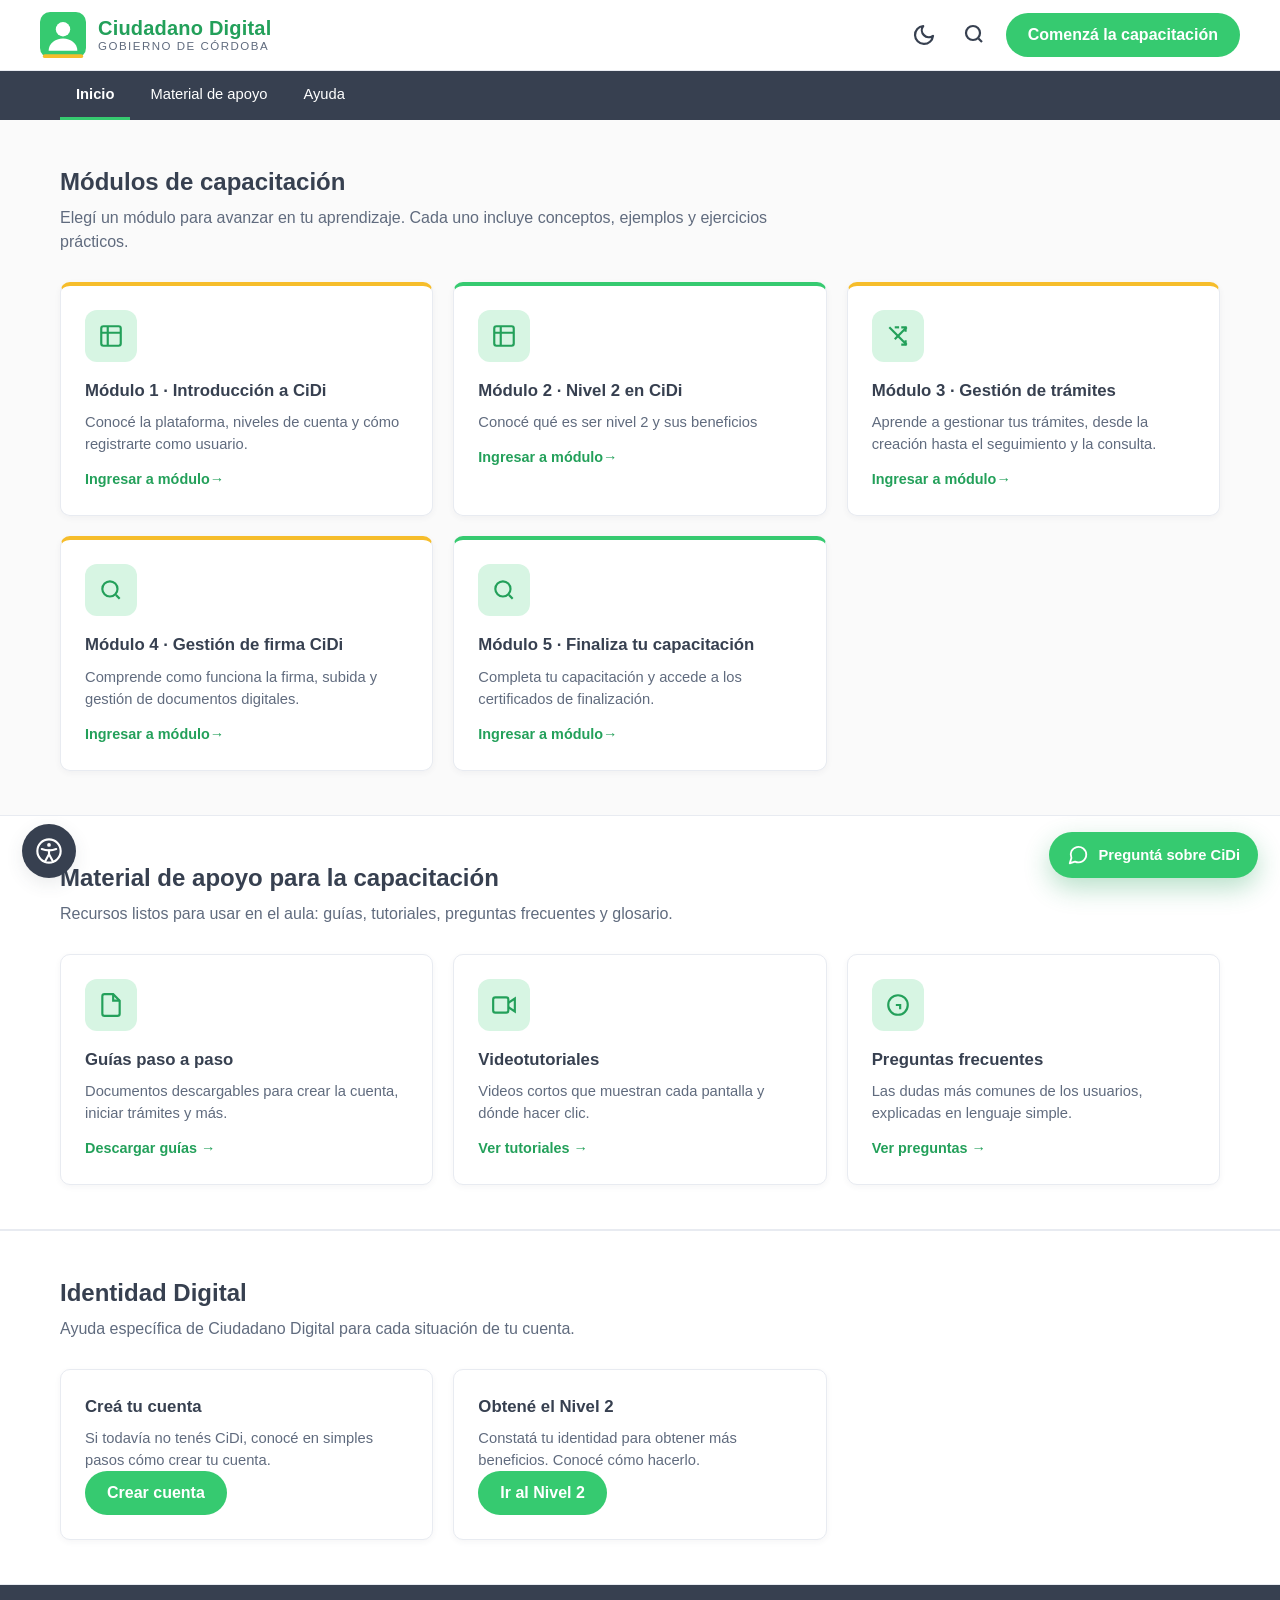
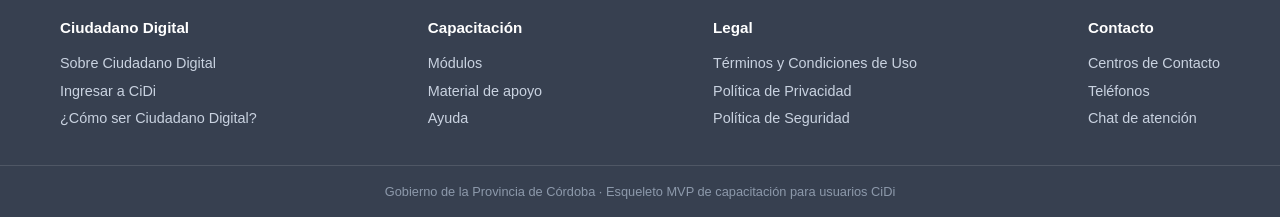
==== commit 1b7899c5: "add chatbot and description  module 4" ====
--- a/index.html
+++ b/index.html
@@ -10,6 +10,7 @@
   <link rel="stylesheet" href="styles.css">
   <script src="tema.js"></script>
   <script src="accesibilidad.js"></script>
+  <script src="chatbot/chatbot.js"></script>
 </head>
 <body>
 
@@ -169,15 +170,6 @@
 
   </main>
 
-  <!-- ================= CHAT DE AYUDA ================= -->
-  <div class="ayuda-flotante__panel" id="panelChat" role="dialog" aria-label="Chat de ayuda">
-    <div class="ayuda-flotante__header">Chat de ayuda · Capacitación CiDi</div>
-    <div class="ayuda-flotante__cuerpo" id="cuerpoChat">
-      <div class="mensaje">¡Hola! Soy tu asistente de la capacitación. Escribí una pregunta, por ejemplo: "¿Cómo recupero mi contraseña?"</div>
-    </div>
-  </div>
-  <button class="ayuda-flotante" id="btnAyuda" title="Abrir chat">¿Necesitás ayuda?</button>
-
   <!-- ================= FOOTER ================= -->
   <footer class="footer">
     <div class="contenedor footer__inner">
--- a/styles.css
+++ b/styles.css
@@ -330,59 +330,6 @@
     .ayuda h3 { font-size: 1.05rem; margin-bottom: 6px; }
     .ayuda p { color: var(--gris); font-size: .92rem; margin-bottom: 12px; }
 
-    /* ============ CHAT AYUDA FLOTANTE ============ */
-    .ayuda-flotante {
-      position: fixed;
-      right: 22px;
-      bottom: 22px;
-      display: flex;
-      align-items: center;
-      gap: 10px;
-      background: var(--tinta);
-      color: #fff;
-      border: 0;
-      border-radius: 40px;
-      padding: 12px 20px;
-      font: inherit;
-      font-weight: 600;
-      cursor: pointer;
-      box-shadow: var(--sombra);
-      z-index: 60;
-    }
-    .ayuda-flotante:hover { background: #2a323f; }
-
-    .ayuda-flotante__panel {
-      position: fixed;
-      right: 22px;
-      bottom: 82px;
-      width: 320px;
-      background: var(--blanco);
-      border: 1px solid var(--borde);
-      border-radius: 14px;
-      box-shadow: var(--sombra);
-      overflow: hidden;
-      display: none;
-      z-index: 61;
-    }
-    .ayuda-flotante__panel.abierto { display: block; }
-    .ayuda-flotante__header {
-      background: var(--verde);
-      color: #fff;
-      padding: 14px 16px;
-      font-weight: 600;
-    }
-    .ayuda-flotante__cuerpo { padding: 12px 16px; max-height: 260px; overflow-y: auto; }
-    .mensaje {
-      background: var(--fondo);
-      border: 1px solid var(--borde);
-      border-radius: 12px;
-      padding: 10px 12px;
-      margin-bottom: 8px;
-      font-size: .88rem;
-      color: var(--tinta);
-    }
-    .mensaje--usuario { background: var(--verde-claro); border-color: transparent; text-align: right; }
-
     /* ============ FOOTER ============ */
     .footer { background: var(--tinta); color: #C9D2E0; margin-top: auto; }
     .footer__inner {
@@ -504,6 +451,11 @@
   margin: 12px 0;
 }
 
+.modulo-bloque ol.pasos {
+  list-style: none;
+  padding-left: 0;
+}
+
 .modulo-bloque li {
   margin-bottom: 8px;
 }
@@ -558,11 +510,69 @@
   margin: 24px auto;
 }
 
+/* ============ QUIZ / VERIFICACIÓN ============ */
+.quiz-form { margin-top: 16px; }
+.quiz-question {
+  border: 1px solid var(--borde);
+  border-radius: var(--radio);
+  padding: 16px 18px;
+  margin: 0 0 14px;
+}
+.quiz-question legend {
+  font-weight: 700;
+  padding: 0 6px;
+  color: var(--tinta);
+}
+.quiz-option {
+  display: flex;
+  align-items: center;
+  gap: 10px;
+  padding: 10px 12px;
+  margin-top: 8px;
+  border: 1px solid var(--borde);
+  border-radius: 8px;
+  cursor: pointer;
+}
+.quiz-option:hover { border-color: var(--verde-oscuro); background: var(--verde-claro); }
+.quiz-option:has(input:checked) { border-color: var(--verde-oscuro); background: var(--verde-claro); }
+.quiz-option input { accent-color: var(--verde-oscuro); }
+.quiz-actions { display: flex; gap: 12px; flex-wrap: wrap; margin-top: 18px; }
+.quiz-validation {
+  margin-top: 12px;
+  padding: 12px 14px;
+  border-radius: 8px;
+  background: #FDECEA;
+  color: #8A1F11;
+  border: 1px solid #F5C2C7;
+}
+.quiz-results {
+  margin-top: 20px;
+  padding: 18px;
+  border: 1px solid var(--borde);
+  border-radius: var(--radio);
+  background: #F7FBF8;
+}
+.quiz-score { font-weight: 700; margin: 6px 0 12px; color: var(--tinta); }
+.quiz-feedback { list-style: none; padding: 0; margin: 0; display: grid; gap: 8px; }
+.quiz-item { padding: 10px 12px; border-radius: 8px; }
+.quiz-item--ok { background: var(--verde-claro); color: #145A33; }
+.quiz-item--error { background: #FDECEA; color: #8A1F11; }
+
+:root[data-tema="oscuro"] .quiz-results { background: #1E2532; }
+:root[data-tema="oscuro"] .quiz-item--ok { color: #D7F5E3; }
+:root[data-tema="oscuro"] .quiz-validation,
+:root[data-tema="oscuro"] .quiz-item--error { background: #3A2024; color: #FFD7D2; border-color: #5A2C33; }
+
 .video-contenedor video {
   display: block;
   width: 100%;
   height: auto;
   border-radius: 10px;
+}
+
+.video-contenedor audio {
+  display: block;
+  width: 100%;
 }
 
 .modulo-recurso__imagen {
@@ -804,8 +814,7 @@
 :root[data-tema="oscuro"] .header { background: #151A22; }
 
 :root[data-tema="oscuro"] .nav,
-:root[data-tema="oscuro"] .footer,
-:root[data-tema="oscuro"] .ayuda-flotante { background: #0B0E13; }
+:root[data-tema="oscuro"] .footer { background: #0B0E13; }
 
 :root[data-tema="oscuro"] .banner {
   background: linear-gradient(120deg, #0B0E13 0%, #1E2A36 100%);
@@ -843,8 +852,7 @@
 }
 
 :root[data-tema="oscuro"] .hero__etiqueta,
-:root[data-tema="oscuro"] .modulo-etiqueta,
-:root[data-tema="oscuro"] .mensaje--usuario { color: var(--verde-oscuro); }
+:root[data-tema="oscuro"] .modulo-etiqueta { color: var(--verde-oscuro); }
 
 /* ============ ACCESIBILIDAD ============ */
 :focus-visible {
@@ -1098,15 +1106,12 @@
 :root[data-contraste="alto"] .nav,
 :root[data-contraste="alto"] .footer,
 :root[data-contraste="alto"] .banner,
-:root[data-contraste="alto"] .ayuda-flotante,
-:root[data-contraste="alto"] .ayuda-flotante__panel,
 :root[data-contraste="alto"] .a11y-panel,
 :root[data-contraste="alto"] .tarjeta,
 :root[data-contraste="alto"] .paso,
 :root[data-contraste="alto"] .ayuda,
 :root[data-contraste="alto"] .modulo-bloque,
-:root[data-contraste="alto"] .pregunta,
-:root[data-contraste="alto"] .mensaje {
+:root[data-contraste="alto"] .pregunta {
   background: #000000;
   border-color: #FFFFFF;
   box-shadow: none;
@@ -1142,12 +1147,6 @@
 :root[data-contraste="alto"] .nav__menu a:hover { background: #FFD400; color: #000000; }
 :root[data-contraste="alto"] .footer a { color: #FFFFFF; }
 :root[data-contraste="alto"] .footer a:hover { color: #FFD400; }
-
-:root[data-contraste="alto"] .mensaje--usuario {
-  background: #FFD400;
-  color: #000000;
-  border-color: #000000;
-}
 
 :root[data-contraste="alto"] .buscador {
   background: #000000;
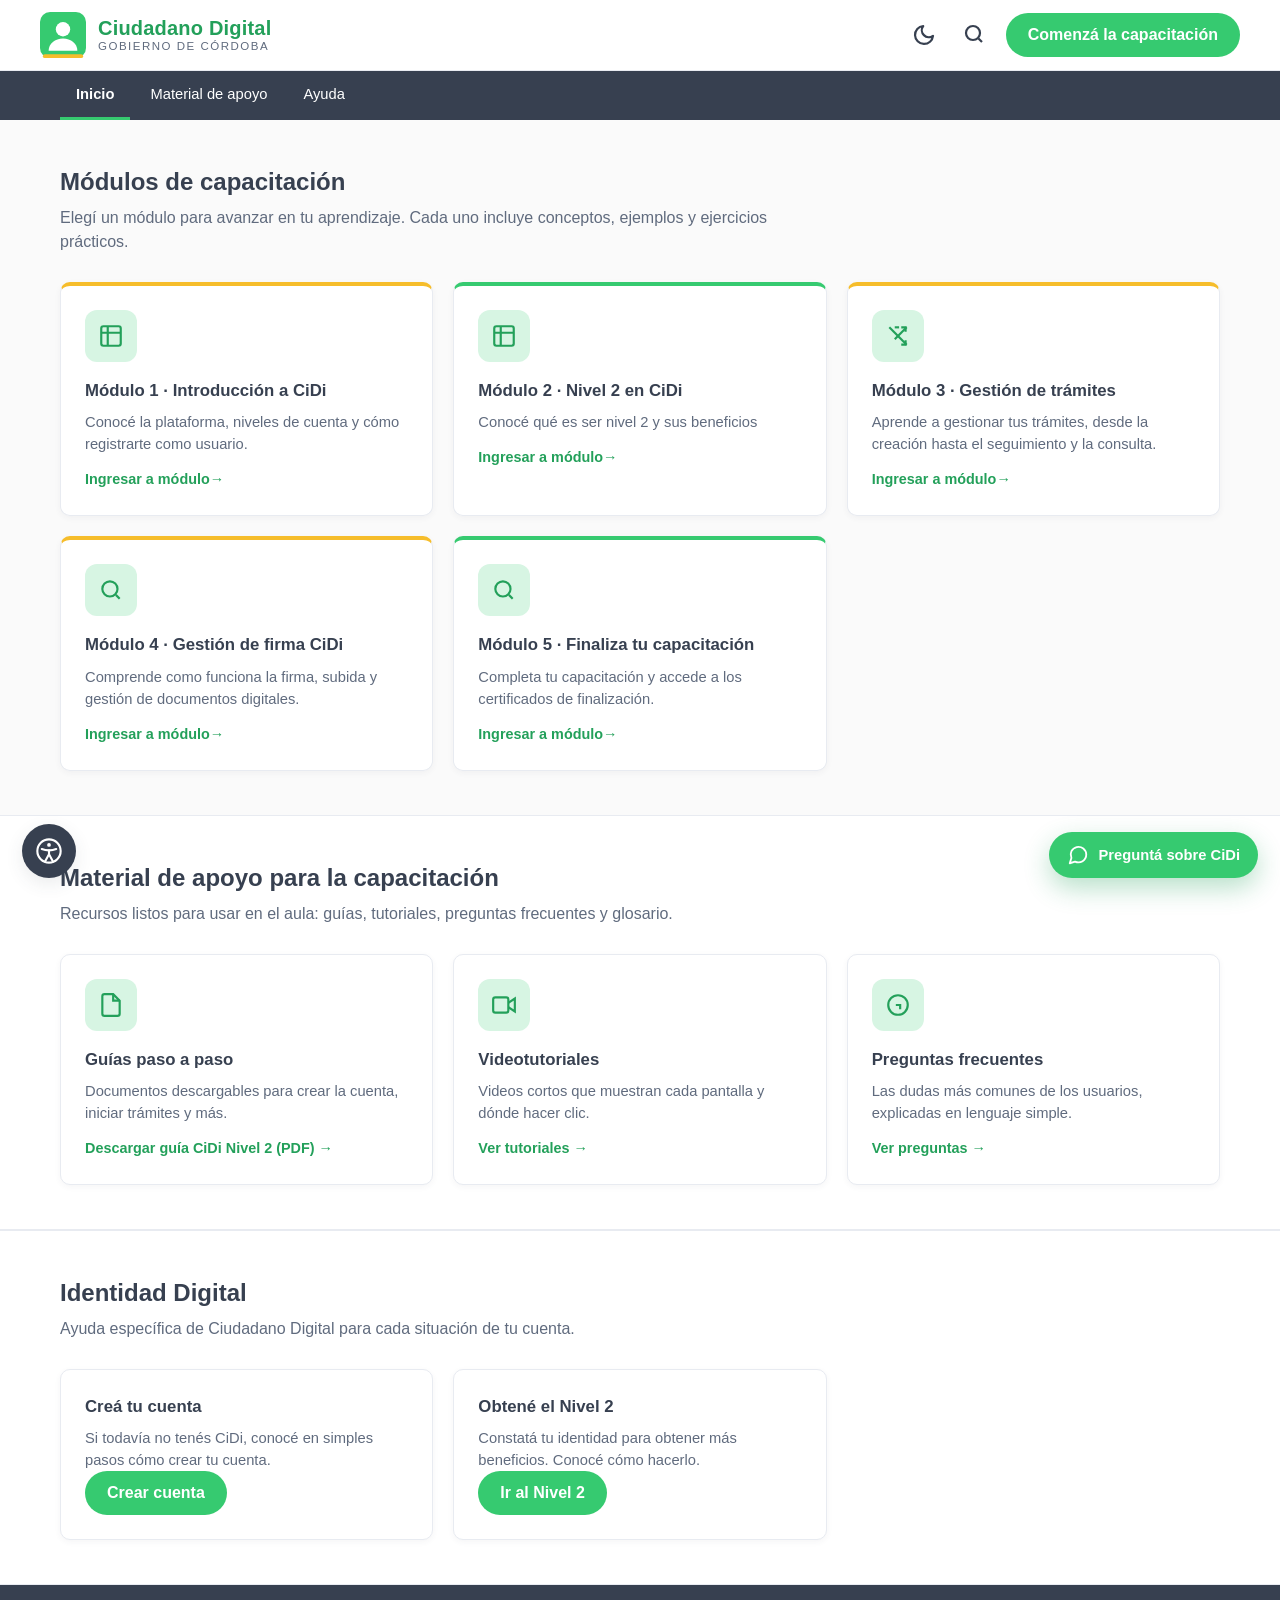
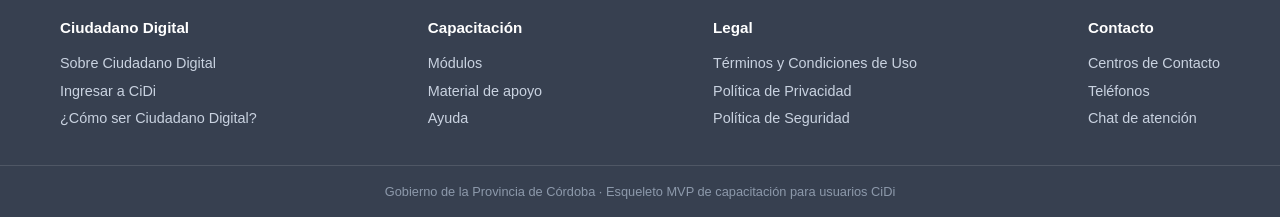
==== commit 00539ef7: "add search in page" ====
--- a/index.html
+++ b/index.html
@@ -125,7 +125,7 @@
             </div>
             <h3>Guías paso a paso</h3>
             <p>Documentos descargables para crear la cuenta, iniciar trámites y más.</p>
-            <a class="enlace" href="#">Descargar guías →</a>
+            <a class="enlace" href="docs/guia-cidi-nivel2.pdf" download="Guia-CiDi-Nivel2.pdf">Descargar guía CiDi Nivel 2 (PDF) →</a>
           </article>
           <article class="tarjeta">
             <div class="tarjeta__icono">
@@ -133,7 +133,7 @@
             </div>
             <h3>Videotutoriales</h3>
             <p>Videos cortos que muestran cada pantalla y dónde hacer clic.</p>
-            <a class="enlace" href="#">Ver tutoriales →</a>
+            <a class="enlace" target="_blank" href="https://www.youtube.com/playlist?list=PLH7e_G46qhLtZcez-lP0spXUto8PGCz1V">Ver tutoriales →</a>
           </article>
           <article class="tarjeta">
             <div class="tarjeta__icono">
@@ -141,7 +141,7 @@
             </div>
             <h3>Preguntas frecuentes</h3>
             <p>Las dudas más comunes de los usuarios, explicadas en lenguaje simple.</p>
-            <a class="enlace" href="#">Ver preguntas →</a>
+            <a class="enlace" href="preguntas-frecuentes.html">Ver preguntas →</a>
           </article>
         </div>
       </div>
@@ -211,6 +211,22 @@
     </div>
   </footer>
 
+  <div id="buscador-material" class="buscador-modal" hidden aria-hidden="true">
+    <div class="buscador-modal__overlay" data-buscador-cerrar></div>
+    <div class="buscador-modal__panel" role="dialog" aria-modal="true" aria-labelledby="buscador-titulo">
+      <div class="buscador-modal__encabezado">
+        <h2 id="buscador-titulo">Buscar material</h2>
+        <button type="button" class="buscador-modal__cerrar" id="cerrarBuscador" aria-label="Cerrar buscador">✕</button>
+      </div>
+      <form id="formBuscador" class="buscador-modal__form" role="search">
+        <label for="inputBuscador" class="sr-only">Buscar en el material de capacitación</label>
+        <input type="search" id="inputBuscador" name="q" placeholder="Buscar módulos, guías, preguntas frecuentes..." autocomplete="off">
+      </form>
+      <div id="buscadorEstado" class="buscador-modal__estado" aria-live="polite">Escribí para buscar en los materiales de la capacitación.</div>
+      <ul id="buscadorResultados" class="buscador-modal__resultados"></ul>
+    </div>
+  </div>
+
   <script src="script.js"></script>
 </body>
 </html>
--- a/styles.css
+++ b/styles.css
@@ -1200,3 +1200,118 @@
     max-height: calc(100vh - 104px);
   }
 }
+
+/* ============ BUSCADOR DE MATERIAL ============ */
+.sr-only {
+  position: absolute;
+  width: 1px;
+  height: 1px;
+  padding: 0;
+  margin: -1px;
+  overflow: hidden;
+  clip: rect(0, 0, 0, 0);
+  white-space: nowrap;
+  border: 0;
+}
+body.modal-abierto { overflow: hidden; }
+.buscador-modal {
+  position: fixed;
+  inset: 0;
+  z-index: 2000;
+  display: flex;
+  align-items: flex-start;
+  justify-content: center;
+  padding: 8vh 16px 24px;
+}
+.buscador-modal[hidden] { display: none; }
+.buscador-modal__overlay {
+  position: absolute;
+  inset: 0;
+  background: rgba(55, 64, 80, .55);
+}
+.buscador-modal__panel {
+  position: relative;
+  width: 100%;
+  max-width: 720px;
+  background: var(--blanco);
+  border-radius: 14px;
+  box-shadow: 0 18px 40px rgba(55, 64, 80, .22);
+  border: 1px solid var(--borde);
+  overflow: hidden;
+  max-height: 80vh;
+  display: flex;
+  flex-direction: column;
+}
+.buscador-modal__encabezado {
+  display: flex;
+  align-items: center;
+  justify-content: space-between;
+  gap: 12px;
+  padding: 14px 18px;
+  border-bottom: 1px solid var(--borde);
+}
+.buscador-modal__encabezado h2 { font-size: 1.05rem; margin: 0; }
+.buscador-modal__cerrar {
+  background: none;
+  border: 0;
+  font-size: 1.2rem;
+  cursor: pointer;
+  color: var(--gris);
+  padding: 4px 8px;
+  border-radius: 6px;
+}
+.buscador-modal__cerrar:hover { color: var(--tinta); background: var(--verde-claro); }
+.buscador-modal__form { padding: 14px 18px 8px; }
+.buscador-modal__form input {
+  width: 100%;
+  padding: 12px 14px;
+  border: 2px solid var(--borde);
+  border-radius: 10px;
+  font: inherit;
+  font-size: 1rem;
+  color: var(--tinta);
+  background: var(--blanco);
+}
+.buscador-modal__form input:focus { outline: none; border-color: var(--verde); }
+.buscador-modal__estado { padding: 4px 18px 12px; color: var(--gris); font-size: .92rem; }
+.buscador-modal__resultados {
+  list-style: none;
+  margin: 0;
+  padding: 0 10px 12px;
+  overflow: auto;
+}
+.buscador-modal__item { margin: 6px 0; }
+.buscador-modal__enlace {
+  display: block;
+  padding: 12px 10px;
+  border-radius: 10px;
+  border: 1px solid transparent;
+  text-decoration: none;
+  color: inherit;
+}
+.buscador-modal__enlace:hover { background: var(--verde-claro); border-color: var(--verde-claro); text-decoration: none; }
+.buscador-modal__tipo {
+  display: inline-block;
+  font-size: .72rem;
+  font-weight: 700;
+  text-transform: uppercase;
+  letter-spacing: .04em;
+  color: var(--verde-oscuro);
+  background: #eaf8f0;
+  padding: 2px 8px;
+  border-radius: 999px;
+  margin-bottom: 4px;
+}
+.buscador-modal__titulo-item { display: block; font-weight: 600; color: var(--tinta); margin-bottom: 2px; }
+.buscador-modal__desc { display: block; font-size: .92rem; color: var(--gris); }
+
+:root[data-tema="oscuro"] .buscador-modal__overlay { background: rgba(8, 12, 18, .7); }
+:root[data-tema="oscuro"] .buscador-modal__panel { background: #1E2532; border-color: #2c3545; }
+:root[data-tema="oscuro"] .buscador-modal__tipo { background: #243041; color: #7ddfa3; }
+:root[data-tema="oscuro"] .buscador-modal__enlace:hover { background: #243041; border-color: #2f3d52; }
+:root[data-tema="oscuro"] .buscador-modal__form input { background: #171d27; border-color: #2c3545; color: #e9edf3; }
+
+:root[data-contraste="alto"] .buscador-modal__panel,
+:root[data-contraste="alto"] .buscador-modal__form input,
+:root[data-contraste="alto"] .buscador-modal__enlace { border-width: 2px; border-color: #fff; }
+:root[data-contraste="alto"] .buscador-modal__tipo { background: #000; color: #0ff; border: 1px solid #0ff; }
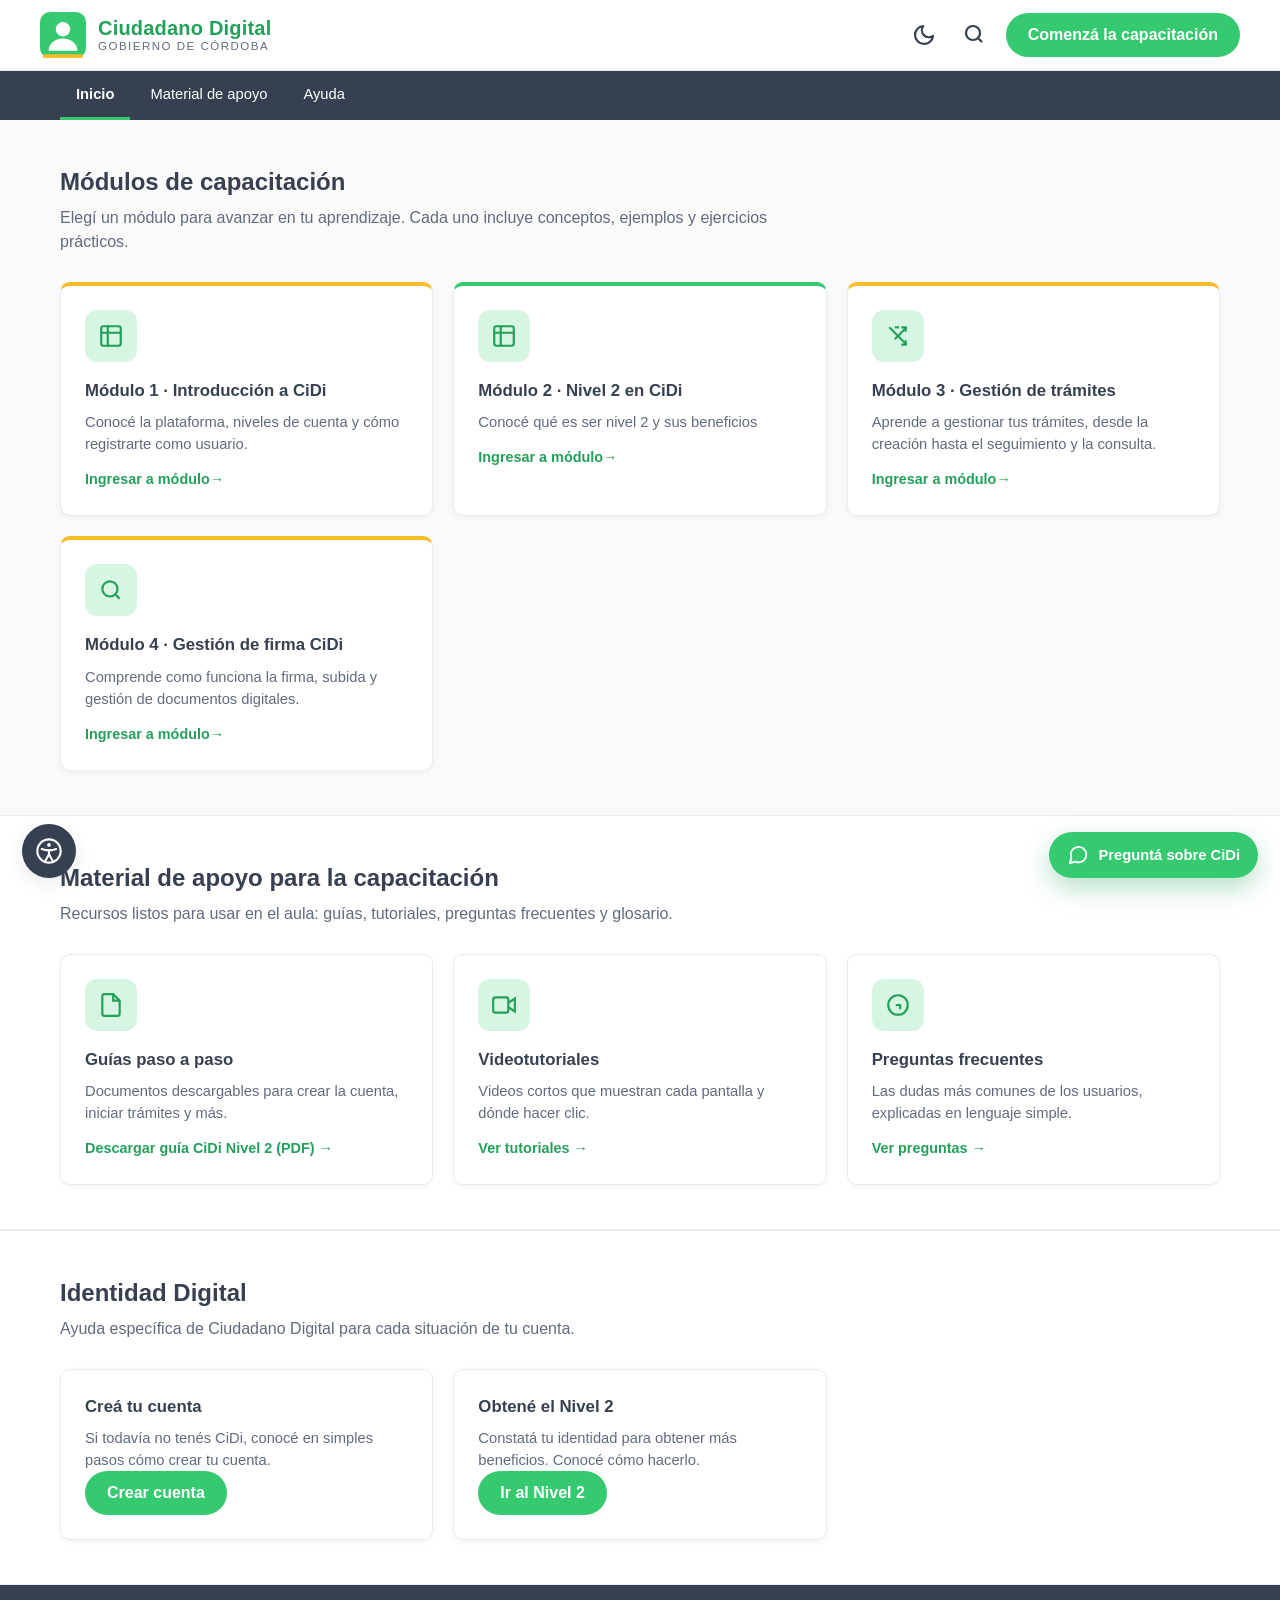
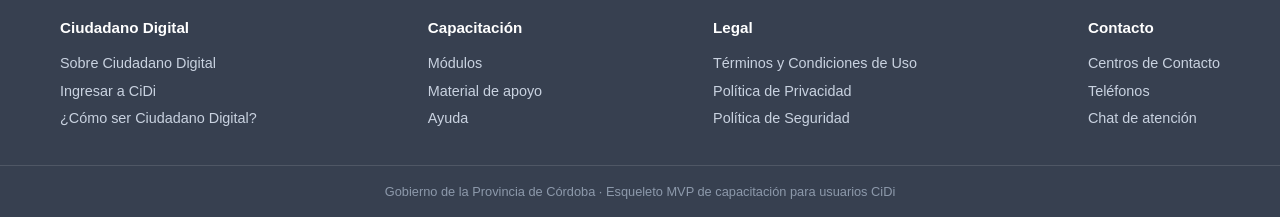
==== commit c7a92e0d: "add documentation" ====
--- a/index.html
+++ b/index.html
@@ -98,14 +98,14 @@
             <a class="enlace" href="modulos/modulo4-Firma.html">Ingresar a módulo→</a>
           </article>
 
-          <article class="tarjeta tarjeta--tramite">
+          <!-- <article class="tarjeta tarjeta--tramite">
             <div class="tarjeta__icono">
               <svg width="26" height="26" viewBox="0 0 24 24" fill="none" stroke="currentColor" stroke-width="2"><circle cx="11" cy="11" r="7"/><path d="m20 20-3.5-3.5"/></svg>
             </div>
             <h3>Módulo 5 · Finaliza tu capacitación</h3>
             <p>Completa tu capacitación y accede a los certificados de finalización.</p>
             <a class="enlace" href="modulos/modulo5-Final.html">Ingresar a módulo→</a>
-          </article>
+          </article> -->
 
         </div>
       </div>
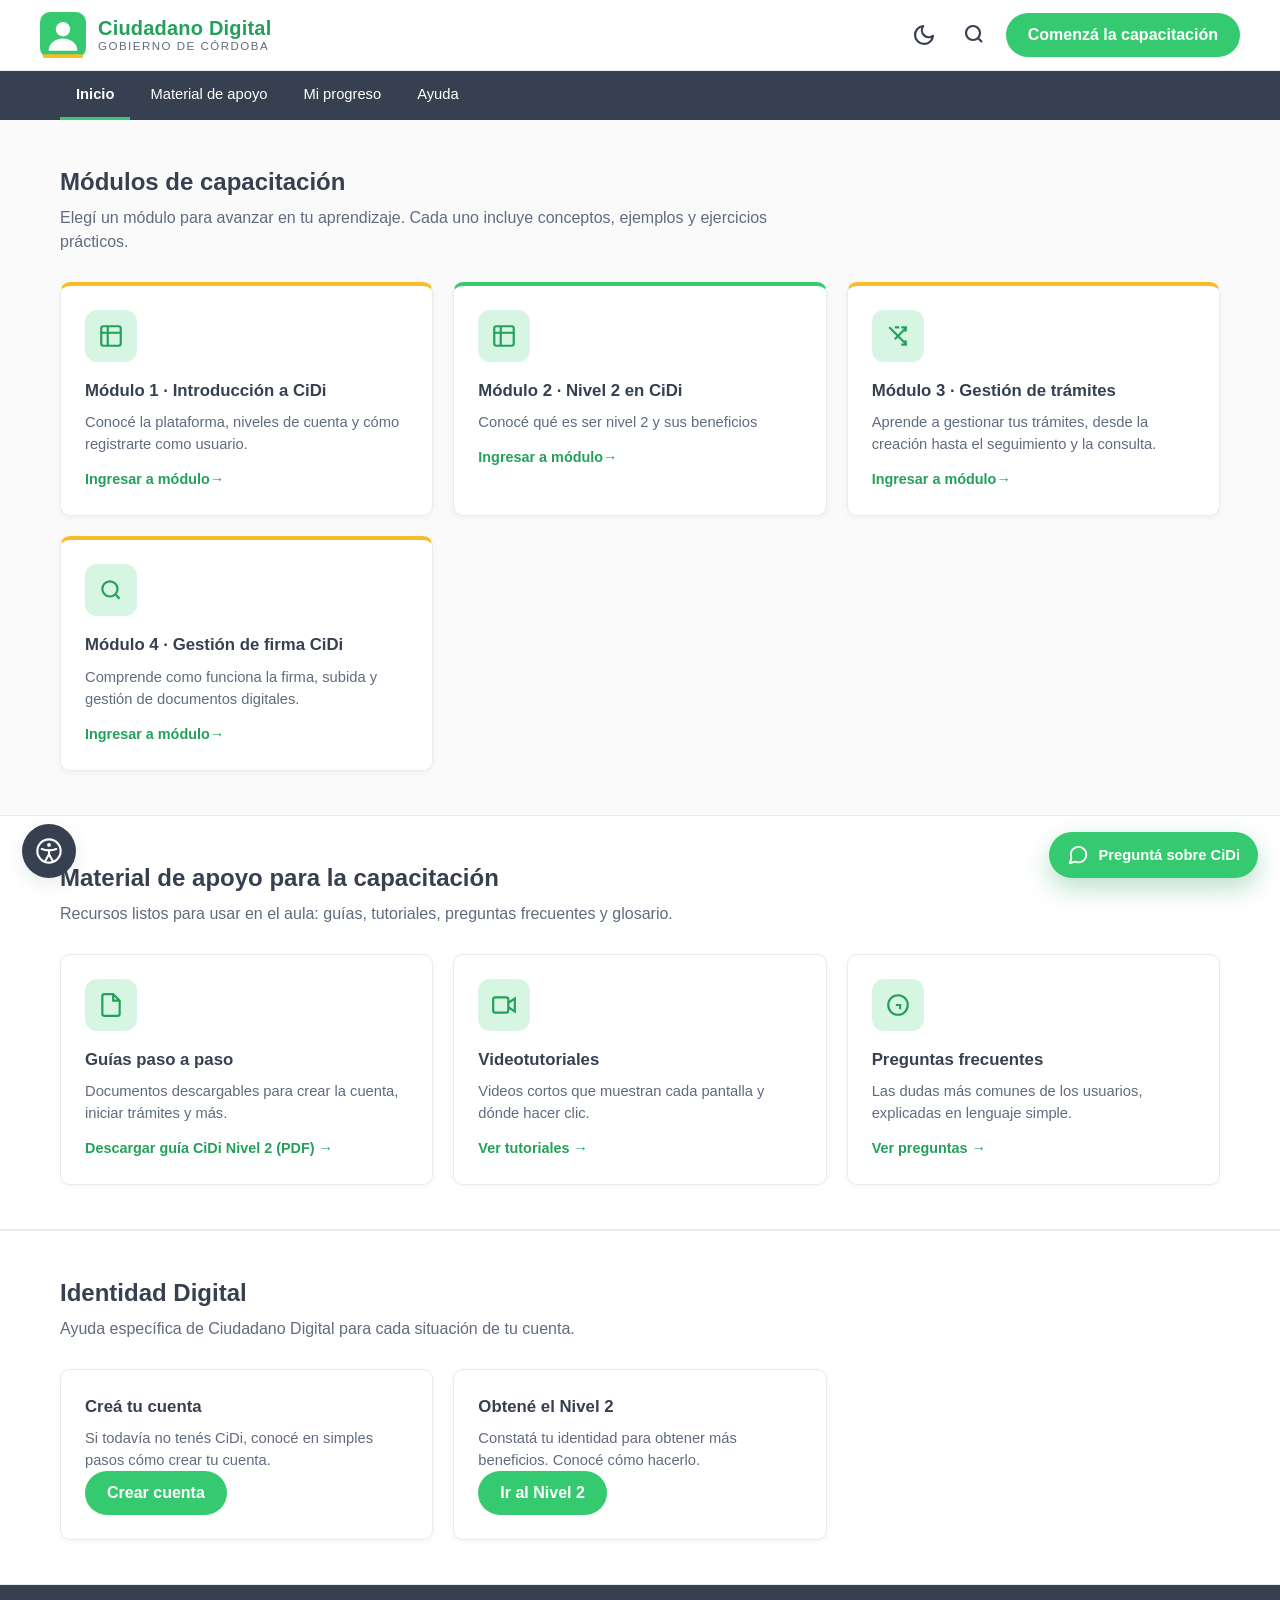
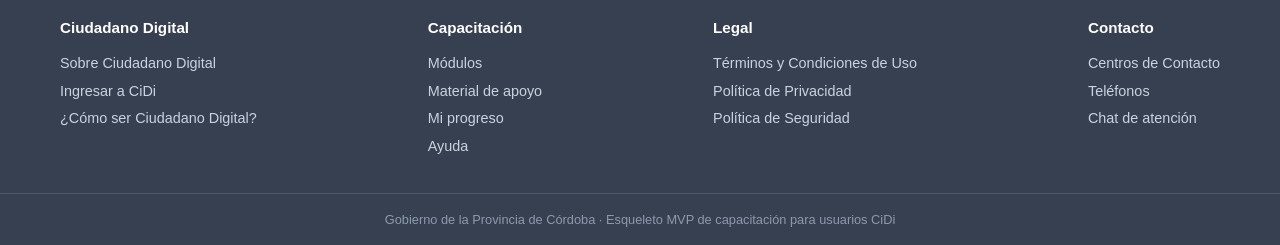
==== commit 3fb0793b: "add documentation" ====
--- a/index.html
+++ b/index.html
@@ -46,6 +46,7 @@
       <ul class="nav__menu">
         <li><a href="#inicio" class="activo">Inicio</a></li>
         <li><a href="#material">Material de apoyo</a></li>
+        <li><a href="dashboard.html">Mi progreso</a></li>
         <li><a href="#ayuda">Ayuda</a></li>
       </ul>
     </div>
@@ -186,6 +187,7 @@
         <ul>
           <li><a href="#modulos">Módulos</a></li>
           <li><a href="#material">Material de apoyo</a></li>
+          <li><a href="dashboard.html">Mi progreso</a></li>
           <li><a href="#ayuda">Ayuda</a></li>
         </ul>
       </div>
--- a/styles.css
+++ b/styles.css
@@ -371,6 +371,13 @@
   gap: 16px;
 }
 
+.modulo-header__enlaces {
+  display: flex;
+  flex-wrap: wrap;
+  align-items: center;
+  gap: 8px 18px;
+}
+
 .modulo-volver {
   display: inline-flex;
   align-items: center;
@@ -794,6 +801,153 @@
 
   .lightbox__imagen { max-height: calc(100vh - 90px); }
 }
+/* ============ DASHBOARD DE RESPUESTAS ============ */
+.dashboard-stats {
+  display: grid;
+  grid-template-columns: repeat(4, minmax(0, 1fr));
+  gap: 16px;
+  margin-top: 18px;
+}
+
+.dashboard-stat {
+  background: var(--blanco);
+  border: 1px solid var(--borde);
+  border-radius: var(--radio);
+  padding: 18px;
+  box-shadow: var(--sombra);
+}
+
+.dashboard-stat__valor {
+  font-size: 1.75rem;
+  font-weight: 700;
+  color: var(--verde-oscuro);
+}
+
+.dashboard-stat__etiqueta {
+  color: var(--gris);
+  font-size: .86rem;
+}
+
+.dashboard-modulos {
+  display: grid;
+  grid-template-columns: repeat(2, minmax(0, 1fr));
+  gap: 16px;
+  margin-top: 18px;
+}
+
+.dashboard-modulo {
+  background: var(--blanco);
+  border: 1px solid var(--borde);
+  border-radius: var(--radio);
+  padding: 18px;
+  box-shadow: var(--sombra);
+}
+
+.dashboard-modulo__titulo { font-size: 1.05rem; }
+.dashboard-modulo__detalle { color: var(--gris); font-size: .9rem; margin: 6px 0 12px; }
+
+.dashboard-barra {
+  height: 10px;
+  border-radius: 99px;
+  background: var(--borde);
+  overflow: hidden;
+}
+
+.dashboard-barra span {
+  display: block;
+  height: 100%;
+  background: var(--verde);
+  border-radius: 99px;
+}
+
+.dashboard-controles {
+  display: flex;
+  flex-wrap: wrap;
+  align-items: flex-end;
+  gap: 12px;
+  margin: 16px 0;
+}
+
+.dashboard-controles label {
+  display: flex;
+  flex-direction: column;
+  gap: 6px;
+  font-size: .9rem;
+  font-weight: 600;
+}
+
+.dashboard-controles select {
+  font: inherit;
+  padding: 10px 12px;
+  min-width: 220px;
+  color: var(--tinta);
+  background: var(--blanco);
+  border: 1px solid var(--borde);
+  border-radius: 8px;
+}
+
+.dashboard-estado { color: var(--gris); font-size: .9rem; margin-bottom: 12px; }
+.dashboard-historial { display: flex; flex-direction: column; gap: 12px; }
+
+.dashboard-intento {
+  background: var(--blanco);
+  border: 1px solid var(--borde);
+  border-radius: var(--radio);
+  box-shadow: var(--sombra);
+}
+
+.dashboard-intento summary {
+  cursor: pointer;
+  padding: 16px 18px;
+  display: flex;
+  flex-wrap: wrap;
+  align-items: center;
+  justify-content: space-between;
+  gap: 8px 16px;
+  font-weight: 600;
+}
+
+.dashboard-intento__fecha { color: var(--gris); font-size: .85rem; font-weight: 400; }
+
+.dashboard-intento__puntaje {
+  background: var(--verde-claro);
+  color: var(--verde-oscuro);
+  padding: 4px 12px;
+  border-radius: 40px;
+  font-size: .9rem;
+}
+
+.dashboard-respuestas {
+  list-style: none;
+  padding: 0 18px 18px;
+  display: flex;
+  flex-direction: column;
+  gap: 8px;
+}
+
+.dashboard-respuestas li { border: 1px solid transparent; }
+.dashboard-respuestas strong { display: block; }
+.dashboard-respuestas span { display: block; font-size: .9rem; color: var(--gris); }
+
+.dashboard-vacio {
+  padding: 24px;
+  text-align: center;
+  color: var(--gris);
+  border: 1px dashed var(--borde);
+  border-radius: var(--radio);
+}
+
+@media (max-width: 900px) {
+  .dashboard-stats { grid-template-columns: repeat(2, minmax(0, 1fr)); }
+  .dashboard-modulos { grid-template-columns: 1fr; }
+}
+
+@media (max-width: 520px) {
+  .dashboard-stats { grid-template-columns: 1fr; }
+  .dashboard-controles select { width: 100%; }
+  .dashboard-intento summary { flex-direction: column; align-items: flex-start; }
+}
+
 /* ============ MODO OSCURO ============ */
 :root[data-tema="oscuro"] {
   --verde: #36CA70;
@@ -1111,6 +1265,9 @@
 :root[data-contraste="alto"] .paso,
 :root[data-contraste="alto"] .ayuda,
 :root[data-contraste="alto"] .modulo-bloque,
+:root[data-contraste="alto"] .dashboard-stat,
+:root[data-contraste="alto"] .dashboard-modulo,
+:root[data-contraste="alto"] .dashboard-intento,
 :root[data-contraste="alto"] .pregunta {
   background: #000000;
   border-color: #FFFFFF;
@@ -1155,12 +1312,21 @@
 
 :root[data-contraste="alto"] .buscador input,
 :root[data-contraste="alto"] .respuesta-texto,
+:root[data-contraste="alto"] .dashboard-controles select,
 :root[data-contraste="alto"] .a11y-opcion,
 :root[data-contraste="alto"] .a11y-select {
   background: #000000;
   color: #FFFFFF;
   border-color: #FFFFFF;
 }
+
+:root[data-contraste="alto"] .dashboard-intento__puntaje,
+:root[data-contraste="alto"] .dashboard-barra span {
+  background: #FFD400;
+  color: #000000;
+}
+
+:root[data-contraste="alto"] .dashboard-respuestas span { color: #FFFFFF; }
 
 :root[data-contraste="alto"] .a11y-opcion[aria-pressed="true"] {
   background: #FFD400;
